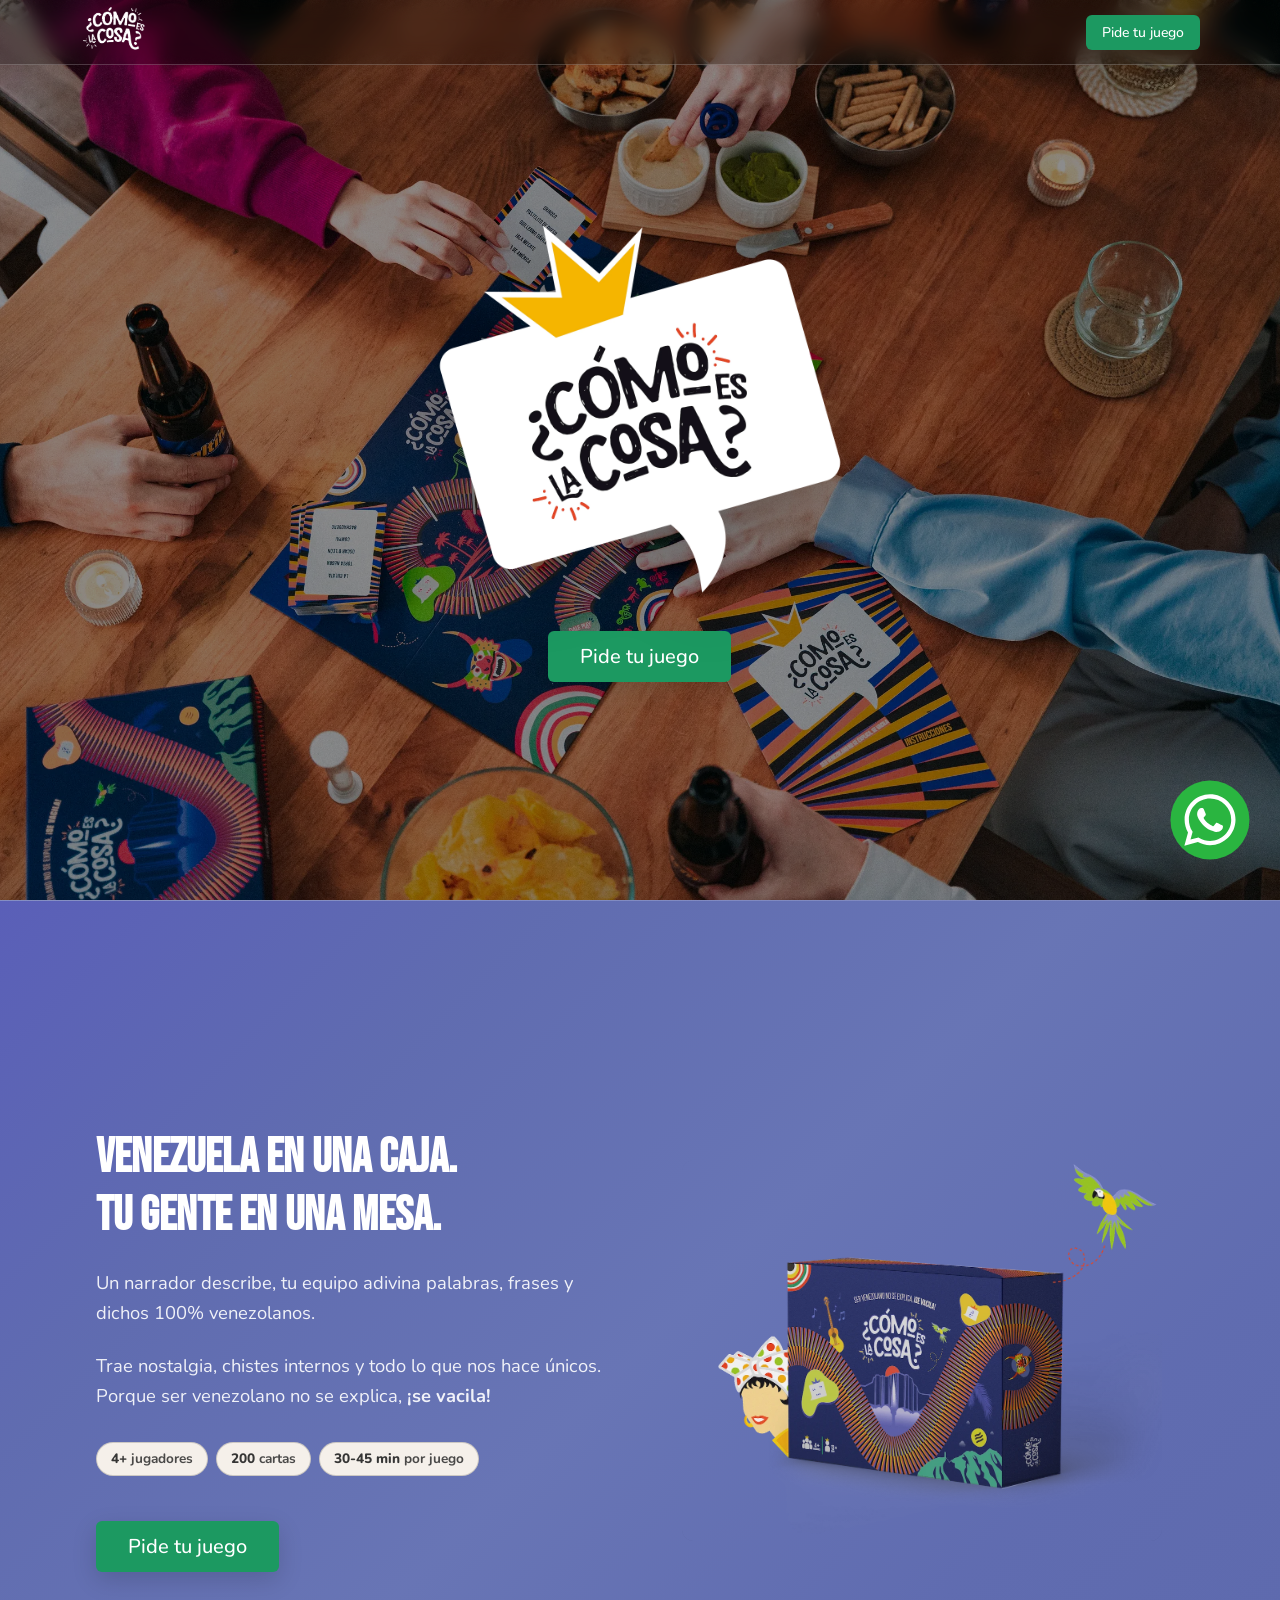
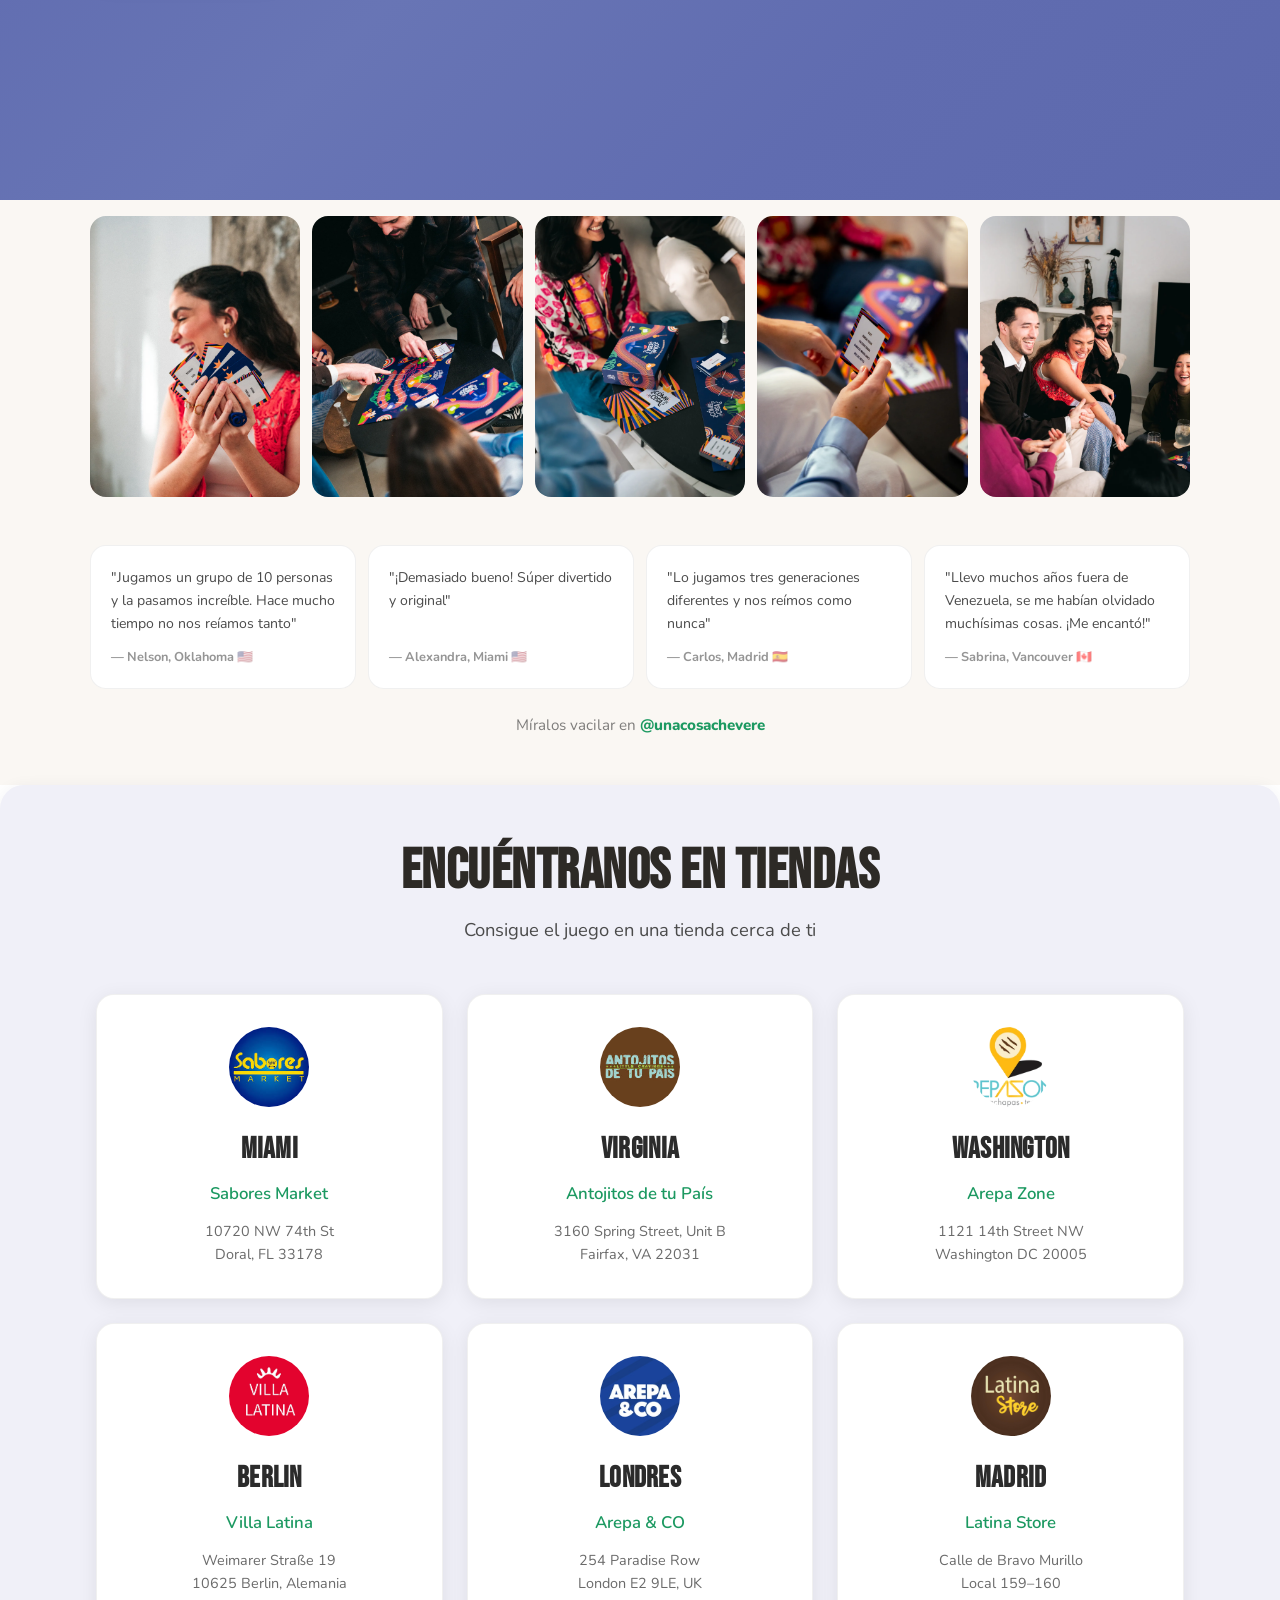
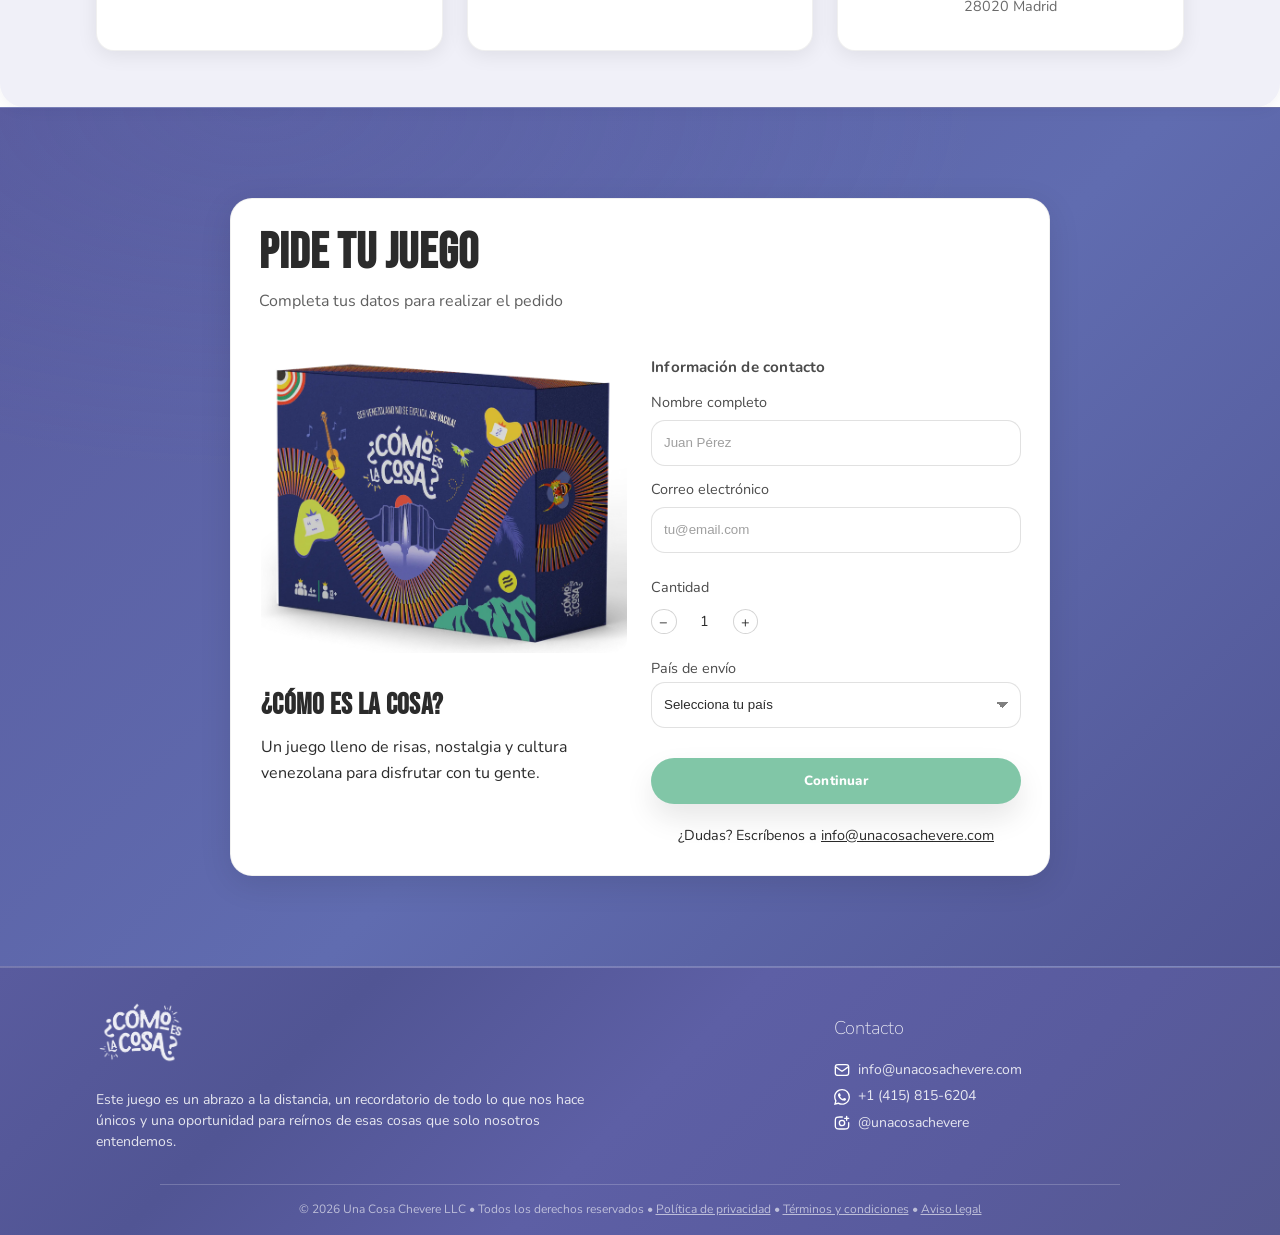
==== index.html @ d1af4b17 "Initial commit of CELC landing page Co-Authored-By: Claude Sonnet 5 <noreply@anthropic.com>" ====
<!DOCTYPE html>
<html lang="es">
<head>
  <meta charset="UTF-8" />
  <meta name="viewport" content="width=device-width, initial-scale=1">
  <meta name="color-scheme" content="light dark">
  <meta name="google-site-verification" content="OqqPLQINSBJ-dG0bQiV3AT22gRQbWcM5LPoAaQB-kcY" />
  <meta name="description" content="El juego venezolano para reunir a tu gente y reírse como nunca. Palabras, frases y cosas que solo nosotros entendemos.">

  <!-- Open Graph -->
  <meta property="og:title" content="Venezuela en una caja. Tu gente en una mesa.">
  <meta property="og:description" content="El juego venezolano para reunir a tu gente y reírse como nunca. Palabras, frases y cosas que solo nosotros entendemos.">
  <meta property="og:image" content="https://unacosachevere.com/assets/Photoshoot16.webp">
  <meta property="og:url" content="https://unacosachevere.com">
  <meta property="og:type" content="website">
  <meta property="og:locale" content="es_ES">
  <meta property="og:site_name" content="Una Cosa Chevere">

  <!-- Twitter Card -->
  <meta name="twitter:card" content="summary_large_image">
  <meta name="twitter:title" content="Venezuela en una caja. Tu gente en una mesa.">
  <meta name="twitter:description" content="El juego venezolano para reunir a tu gente y reírse como nunca. Palabras, frases y cosas que solo nosotros entendemos.">
  <meta name="twitter:image" content="https://unacosachevere.com/assets/Photoshoot16.webp">

  <title>¿Cómo es la Cosa? | Un juego de mesa venezolano</title>
  <link rel="canonical" href="https://unacosachevere.com/">

  <!-- Schema.org -->
  <script type="application/ld+json">
  {
    "@context": "https://schema.org",
    "@type": "Product",
    "name": "¿Cómo es la Cosa?",
    "description": "El juego venezolano para reunir a tu gente y reírse como nunca. Palabras, frases y cosas que solo nosotros entendemos.",
    "image": "https://unacosachevere.com/assets/Photoshoot16.webp",
    "brand": { "@type": "Brand", "name": "Una Cosa Chevere" },
    "offers": {
      "@type": "Offer",
      "priceCurrency": "USD",
      "price": "39.99",
      "availability": "https://schema.org/InStock",
      "url": "https://unacosachevere.com"
    }
  }
  </script>
  <script type="application/ld+json">
  {
    "@context": "https://schema.org",
    "@type": "Organization",
    "name": "Una Cosa Chevere",
    "url": "https://unacosachevere.com",
    "logo": "https://unacosachevere.com/assets/celc white.webp",
    "contactPoint": {
      "@type": "ContactPoint",
      "email": "info@unacosachevere.com",
      "contactType": "customer service"
    }
  }
  </script>
  <link rel="stylesheet" href="css/style.css?v=20260712-2">
  <link rel="shortcut icon" href="assets/favicon.webp" type="image/webp">
  <link rel="icon" href="assets/favicon.webp" type="image/webp">
</head>
<body>

  <!-- Navbar-->
   <nav class="navbar">
    <div class="container navbar-container">
      <div class="logo-wrapper">
        <img src="assets/celc white.webp" alt="¿Cómo es la Cosa? - El juego venezolano" class="logo">
      </div>
      <a href="#checkout" class="btn visible">
      Pide tu juego</a>
    </div>
   </nav>

   <!-- Hero Section -->
  <section id="hero" class="hero">
    <div class="hero-content">
      <img src="assets/celc bubble.webp" alt="¿Cómo es la Cosa?" class="hero-logo">
      <a href="#checkout" class="btn visible">
      Pide tu juego</a>
    </div>
  </section>

<!-- About / Product Section -->
  <section id="about" class="about">
    <div class="about-inner container">
      <!-- Text Column -->
      <div class="about-text animate-slide-up">
        <h2 class="about-heading">
          <span class="nowrap">Venezuela en una caja.</span><br>
          Tu gente en una mesa.
        </h2>
        <p class="about-copy">Un narrador describe, tu equipo adivina palabras, frases y dichos 100% venezolanos.</p>
        <p class="about-copy">Trae nostalgia, chistes internos y todo lo que nos hace únicos. Porque ser venezolano no se explica, <strong>¡se vacila!</strong></p>
        <div class="about-badges">
          <span class="about-badge"><strong class="badge-value">4+</strong> jugadores</span>
          <span class="about-badge"><strong class="badge-value">200</strong> cartas</span>
          <span class="about-badge"><strong class="badge-value">30-45 min</strong> por juego</span>
        </div>
        <div class="about-cta">
          <a href="#checkout" class="btn visible">Pide tu juego</a>
        </div>
      </div>
      <!-- Image Column -->
      <div class="about-image animate-scale-in">
        <img src="assets/celc hero.webp" alt="Caja del juego ¿Cómo es la Cosa?" class="about-img-main">
      </div>
    </div>
  </section>

<!-- Gallery Section -->
<section class="gallery-section">
  <div class="gallery-grid">
    <img src="assets/Photoshoot6.webp" alt="Amigos jugando ¿Cómo es la Cosa? en casa" loading="lazy">
    <img src="assets/Photoshoot8.webp" alt="Manos sosteniendo cartas del juego venezolano" loading="lazy">
    <img src="assets/Photoshoot12.webp" alt="Amigos brindando mientras juegan ¿Cómo es la Cosa?" loading="lazy" class="gallery-hide-mobile">
    <img src="assets/Photoshoot11.webp" alt="Jugador leyendo una carta de ¿Cómo es la Cosa?" loading="lazy">
    <img src="assets/Photoshoot10.webp" alt="Grupo de venezolanos riendo jugando ¿Cómo es la Cosa?" loading="lazy">
  </div>
</section>

<!-- Reviews Section -->
<section class="reviews-section">
  <div class="reviews-grid">
    <div class="review-card">
      <p class="review-quote">"Jugamos un grupo de 10 personas y la pasamos increíble. Hace mucho tiempo no nos reíamos tanto"</p>
      <span class="review-author">— Nelson, Oklahoma 🇺🇸</span>
    </div>
    <div class="review-card">
      <p class="review-quote">"¡Demasiado bueno! Súper divertido y original"</p>
      <span class="review-author">— Alexandra, Miami 🇺🇸</span>
    </div>
    <div class="review-card">
      <p class="review-quote">"Lo jugamos tres generaciones diferentes y nos reímos como nunca"</p>
      <span class="review-author">— Carlos, Madrid 🇪🇸</span>
    </div>
    <div class="review-card">
      <p class="review-quote">"Llevo muchos años fuera de Venezuela, se me habían olvidado muchísimas cosas. ¡Me encantó!"</p>
      <span class="review-author">— Sabrina, Vancouver 🇨🇦</span>
    </div>
  </div>

  <div class="instagram-cta">
    <p class="instagram-text">Míralos vacilar en <a href="https://instagram.com/unacosachevere" target="_blank" rel="noopener" class="instagram-link">@unacosachevere</a></p>
  </div>
</section>

<!-- Stores Section -->
<section id="stores" class="stores-section">
  <div class="container">
    <div class="stores-header">
      <h2 class="stores-title">Encuéntranos en tiendas</h2>
      <p class="stores-description">Consigue el juego en una tienda cerca de ti</p>
    </div>

    <div class="stores-grid">
      <div class="store-card">
        <div class="store-logo-wrapper">
          <img src="assets/saboresmarket.jpg" alt="Sabores Market" class="store-logo">
        </div>
        <h3 class="store-city">Miami</h3>
        <p class="store-name">Sabores Market</p>
        <p class="store-address">10720 NW 74th St<br>Doral, FL 33178</p>
      </div>

      <div class="store-card">
        <div class="store-logo-wrapper">
          <img src="assets/adtp.jpg" alt="Antojitos de tu País" class="store-logo">
        </div>
        <h3 class="store-city">Virginia</h3>
        <p class="store-name">Antojitos de tu País</p>
        <p class="store-address">3160 Spring Street, Unit B<br>Fairfax, VA 22031</p>
      </div>

      <div class="store-card">
        <div class="store-logo-wrapper">
          <img src="assets/ArepaZone.webp" alt="Arepa Zone" class="store-logo">
        </div>
        <h3 class="store-city">Washington</h3>
        <p class="store-name">Arepa Zone</p>
        <p class="store-address">1121 14th Street NW<br>Washington DC 20005</p>
      </div>

      <div class="store-card">
        <div class="store-logo-wrapper">
          <img src="assets/vlatina.png" alt="Villa Latina" class="store-logo">
        </div>
        <h3 class="store-city">Berlin</h3>
        <p class="store-name">Villa Latina</p>
        <p class="store-address">Weimarer Straße 19<br>10625 Berlin, Alemania</p>
      </div>

      <div class="store-card">
        <div class="store-logo-wrapper">
          <img src="assets/arepaco.jpg" alt="Arepa & CO" class="store-logo">
        </div>
        <h3 class="store-city">Londres</h3>
        <p class="store-name">Arepa & CO</p>
        <p class="store-address">254 Paradise Row<br>London E2 9LE, UK</p>
      </div>

      <div class="store-card">
        <div class="store-logo-wrapper">
          <img src="assets/latinastore.jpg" alt="Latina Store" class="store-logo">
        </div>
        <h3 class="store-city">Madrid</h3>
        <p class="store-name">Latina Store</p>
        <p class="store-address">Calle de Bravo Murillo<br>Local 159–160<br>28020 Madrid</p>
      </div>
    </div>
  </div>
</section>

<!-- Checkout / Order Section (TWO-STEP FLOW) -->
<section id="checkout" class="checkout-section">
  <div class="container">
    <div class="checkout-card">
      <div class="checkout-header">
        <h2 class="checkout-title">Pide tu juego</h2>
        <p class="checkout-description" id="checkoutDescription">Completa tus datos para realizar el pedido</p>
      </div>

      <div class="checkout-content">
        <div id="successAlert" class="success-alert" style="display:none;">
          <strong>¡Pedido confirmado!</strong> Revisa tu correo electrónico para más detalles.
        </div>

        <!-- Step 1: Product display with contact form -->
        <div id="step1" class="checkout-step">
          <div class="checkout-grid">
            <!-- LEFT: Product + Summary -->
            <div class="product-summary">
              <div class="product-card">
                <div class="product-image-wrapper">
                  <img
                    src="assets/Box Zoomed in.webp"
                    alt="¿Cómo es la Cosa? - Juego"
                    class="product-image"
                  />
                </div>
                <div class="product-info">
                  <h3 class="product-title">¿Cómo es la Cosa?</h3>
                  <p class="product-description">
                    Un juego lleno de risas, nostalgia y cultura venezolana para disfrutar con tu gente.
                  </p>
                </div>
              </div>
            </div>

            <!-- RIGHT: Contact Form -->
            <form id="contactForm" class="checkout-form">
              <div class="form-section">
                <h3 class="form-section-title">Información de contacto</h3>

                <div class="form-field">
                  <label for="name" class="form-label">Nombre completo</label>
                  <input id="name" name="name" type="text" required placeholder="Juan Pérez" class="form-input" />
                </div>

                <div class="form-field">
                  <label for="email" class="form-label">Correo electrónico</label>
                  <input id="email" name="email" type="email" required placeholder="tu@email.com" class="form-input" />
                </div>

                <div class="form-field" id="phoneField" style="display:none;">
                  <label for="phone" class="form-label">Teléfono <span style="font-weight:400; color:rgba(43,43,43,0.5);">(para coordinar entrega)</span></label>
                  <input id="phone" name="phone" type="tel" placeholder="+1 000 000 0000" class="form-input" />
                </div>
              </div>

              <div class="form-section">
                <label class="form-label">Cantidad</label>
                <div class="quantity-stepper">
                  <button type="button" id="qtyMinus" class="qty-btn">−</button>
                  <span id="qtyDisplay">1</span>
                  <button type="button" id="qtyPlus" class="qty-btn">+</button>
                </div>
              </div>

              <div class="form-section">
                <label class="form-label">País de envío</label>
                <select id="country" name="country" required class="form-input form-select">
                  <option value="">Selecciona tu país</option>
                  <option value="US">Estados Unidos</option>
                  <option value="CA">Canadá</option>
                  <option value="MX">México</option>
                  <option value="VE">Venezuela</option>
                  <option value="ES">España</option>
                  <option value="DE">Alemania</option>
                  <option value="UK">Reino Unido</option>
                  <option value="OTHER">Otro país</option>
                </select>
                <input id="otherCountry" name="otherCountry" type="text" class="form-input" placeholder="Escribe tu país" style="display:none; margin-top: 8px;" autocomplete="country-name" />
              </div>

              <div class="step1-subtotal" id="step1Subtotal" style="display:none;">
                <div class="step1-subtotal-row">
                  <span id="step1SubtotalLabel"></span>
                  <span id="step1SubtotalTotal"></span>
                </div>
                <p class="step1-shipping-note">Elige envío o retiro en el siguiente paso</p>
              </div>

              <button id="continueBtn" type="submit" class="submit-button" disabled>
                Continuar
              </button>

              <p class="checkout-small">
                ¿Dudas? Escríbenos a <a href="mailto:info@unacosachevere.com">info@unacosachevere.com</a>
              </p>
            </form>
          </div>
        </div>

        <!-- Step 2: Pricing breakdown with user info review -->
        <div id="step2" class="checkout-step" style="display:none;">
          <div class="checkout-grid">
            <!-- LEFT: Product (same as step 1) -->
            <div class="product-summary">
              <div class="product-card">
                <div class="product-image-wrapper">
                  <img
                    src="assets/Box Zoomed in.webp"
                    alt="¿Cómo es la Cosa? - Juego"
                    class="product-image"
                  />
                </div>
                <div class="product-info">
                  <h3 class="product-title">¿Cómo es la Cosa?</h3>
                  <p class="product-description">
                    Un juego lleno de risas, nostalgia y cultura venezolana para disfrutar con tu gente.
                  </p>
                </div>
              </div>
            </div>

            <!-- RIGHT: Pricing + User Info + Action -->
            <div class="checkout-form">
              <!-- User Info Display -->
              <div class="form-section" style="margin-top: 0;">
                <div class="info-card">
                  <div class="info-card-header">
                    <h4 class="info-card-title">Tus datos</h4>
                    <button type="button" id="editBtn" class="info-edit-btn">Editar</button>
                  </div>
                  <div>
                    <div class="info-row"><span class="info-label">Nombre</span><span class="info-value" id="displayName"></span></div>
                    <div class="info-row"><span class="info-label">Email</span><span class="info-value" id="displayEmail"></span></div>
                    <div class="info-row"><span class="info-label">País</span><span class="info-value" id="displayCountry"></span></div>
                    <div class="info-row"><span class="info-label">Cantidad</span><span class="info-value" id="displayQuantity"></span></div>
                  </div>
                </div>
              </div>

              <!-- Venezuela Delivery Options -->
              <div id="veShippingOptions" class="form-section" style="display:none;">
                <p style="margin:0 0 10px; font-weight:600; font-size:0.9rem; color:rgba(43,43,43,0.88);">Opción de entrega:</p>
                <label style="display:flex; align-items:center; gap:10px; margin-bottom:10px; cursor:pointer; font-size:0.95rem;">
                  <input type="radio" name="veShipping" value="delivery" checked>
                  <span>🛵 Envío a domicilio (Caracas)</span>
                </label>
                <label style="display:flex; align-items:center; gap:10px; cursor:pointer; font-size:0.95rem;">
                  <input type="radio" name="veShipping" value="nacional">
                  <span>🚚 Envío nacional con cobro a destino</span>
                </label>
              </div>

              <!-- Germany Delivery Options -->
              <div id="deShippingOptions" class="form-section" style="display:none;">
                <p style="margin:0 0 10px; font-weight:600; font-size:0.9rem; color:rgba(43,43,43,0.88);">Opción de entrega:</p>
                <label style="display:flex; align-items:center; gap:10px; margin-bottom:10px; cursor:pointer; font-size:0.95rem;">
                  <input type="radio" name="deShipping" value="pickup" checked>
                  <span>📍 Recogida en Berlín</span>
                </label>
                <label style="display:flex; align-items:center; gap:10px; cursor:pointer; font-size:0.95rem;">
                  <input type="radio" name="deShipping" value="delivery">
                  <span>🚚 Envío a domicilio</span>
                </label>
              </div>

              <!-- Spain Delivery Options -->
              <div id="esShippingOptions" class="form-section" style="display:none;">
                <p style="margin:0 0 10px; font-weight:600; font-size:0.9rem; color:rgba(43,43,43,0.88);">Opción de entrega:</p>
                <label style="display:flex; align-items:center; gap:10px; margin-bottom:10px; cursor:pointer; font-size:0.95rem;">
                  <input type="radio" name="esShipping" value="pickup" checked>
                  <span>📍 Recogida en Madrid</span>
                </label>
                <label style="display:flex; align-items:center; gap:10px; cursor:pointer; font-size:0.95rem;">
                  <input type="radio" name="esShipping" value="delivery">
                  <span>🚚 Envío a domicilio</span>
                </label>
              </div>

              <!-- Direct vs Amazon purchase choice (US, Canada, Mexico) -->
              <div id="amazonChoiceOptions" class="form-section" style="display:none;">
                <p style="margin:0 0 10px; font-weight:600; font-size:0.9rem; color:rgba(43,43,43,0.88);">Opción de compra:</p>
                <label style="display:flex; align-items:center; gap:10px; margin-bottom:10px; cursor:pointer; font-size:0.95rem;">
                  <input type="radio" name="purchaseMethod" value="direct" checked>
                  <span>🚚 Envío directo</span>
                </label>
                <label style="display:flex; align-items:center; gap:10px; cursor:pointer; font-size:0.95rem;">
                  <input type="radio" name="purchaseMethod" value="amazon">
                  <span>📦 Comprar en Amazon</span>
                </label>
              </div>

              <!-- Other Country Banner -->
              <div id="otherCountryBanner" style="display:none;" class="form-section">
                <div class="other-banner">
                  <p class="other-banner-title">📍 Todavía no llegamos a <span id="otherCountryName"></span></p>
                  <p class="other-banner-msg">¡Estamos trabajando para abrir distribución local en más países!</p>
                </div>
              </div>

              <!-- Amazon-only countries -->
              <div id="amazonOnlyBanner" style="display:none;" class="form-section">
                <div class="other-banner">
                  <p class="other-banner-title">📦 Disponible en Amazon</p>
                  <p class="other-banner-msg" id="amazonOnlyMsg"></p>
                </div>
              </div>

              <!-- Pricing Breakdown -->
              <div class="form-section" id="priceBreakdownSection">
                <div class="price-breakdown" id="priceBreakdown">
                  <h4 class="price-breakdown-title">Resumen del pedido</h4>

                  <div class="price-row">
                    <div class="price-label">
                      <span class="price-icon" aria-hidden="true">📦</span>
                      <span id="priceProductLabel">Precio del juego</span>
                    </div>
                    <span class="price-value" id="priceProduct">$0.00</span>
                  </div>

                  <div class="price-row" id="usShippingRow" style="display:none;">
                    <div class="price-label">
                      <span class="price-icon" id="shippingIcon" aria-hidden="true">🚚</span>
                      <span id="shippingLabel">Envío</span>
                    </div>
                    <span class="price-value" id="priceShipping">$0.00</span>
                  </div>

                  <div class="shipping-info" id="intlShippingNote" style="display:none;">
                    <span class="price-icon" aria-hidden="true">🚚</span>
                    <span class="shipping-note">El costo de envío internacional se calculará en el siguiente paso</span>
                  </div>

                  <!-- Store info for UK / DE, shown right before the total -->
                  <div id="storePickupCard" style="display:none; padding:10px 0 2px;">
                    <p style="margin:0 0 6px; font-weight:600; color:rgba(43,43,43,0.86);">📍 Disponible en tienda:</p>
                    <p id="storePickupName" style="margin:0 0 2px; font-weight:700; color:rgba(43,43,43,0.88); padding-left:22px;"></p>
                    <p id="storePickupAddress" style="margin:0; color:rgba(43,43,43,0.65); font-size:0.88rem; line-height:1.5; padding-left:22px;"></p>
                  </div>

                  <div class="price-divider"></div>

                  <div class="price-row price-total">
                    <span class="price-label-total" id="totalLabel">Total</span>
                    <span class="price-value-total" id="priceTotal">$0.00</span>
                  </div>

                  <p id="mxCurrencyNote" style="display:none; margin:8px 0 0; font-size:0.78rem; color:#888; text-align:right;">Precios en dólares americanos (USD)</p>
                </div>
              </div>

              <!-- Alerts -->
              <div id="intlAlert" class="info-alert" style="display:none;">
                Te enviaremos un correo con los detalles de tu pedido. Haz clic en continuar para confirmar tu orden.
              </div>

              <!-- Success Message Alert -->
              <div id="successMessage" class="success-alert" style="display:none;">
                <strong>¡Pedido confirmado!</strong> Te enviamos un correo con los detalles.
              </div>

              <!-- Action Buttons -->
              <button id="submitBtn" type="button" class="submit-button">
                Continuar con el pedido
              </button>

              <p class="checkout-small">
                ¿Dudas? Escríbenos a <a href="mailto:info@unacosachevere.com">info@unacosachevere.com</a>
              </p>
            </div>
          </div>
        </div>
      </div>
    </div>
  </div>
</section>

<!-- Footer -->
  <footer class="footer">
    <div class="footer-grid container">
      <div class="footer-left">
        <img src="assets/celc white.webp" alt="¿Cómo es la Cosa? - El juego venezolano" class="footer-logo">
        <p class="footer-copy">
          Este juego es un abrazo a la distancia, un recordatorio de todo lo que nos hace únicos y una oportunidad para reírnos de esas cosas que solo nosotros entendemos.
        </p>
      </div>
      <div class="footer-right">
        <h4 class="footer-title">Contacto</h4>
        <a href="mailto:info@unacosachevere.com" class="footer-contact">
          <svg class="footer-icon email-icon" viewBox="0 0 24 24" fill="none" xmlns="http://www.w3.org/2000/svg">
            <path d="M2 7L10.1649 12.7154C10.8261 13.1783 11.1567 13.4097 11.5163 13.4993C11.8339 13.5785 12.1661 13.5785 12.4837 13.4993C12.8433 13.4097 13.1739 13.1783 13.8351 12.7154L22 7M6.8 20H17.2C18.8802 20 19.7202 20 20.362 19.673C20.9265 19.3854 21.3854 18.9265 21.673 18.362C22 17.7202 22 16.8802 22 15.2V8.8C22 7.11984 22 6.27976 21.673 5.63803C21.3854 5.07354 20.9265 4.6146 20.362 4.32698C19.7202 4 18.8802 4 17.2 4H6.8C5.11984 4 4.27976 4 3.63803 4.32698C3.07354 4.6146 2.6146 5.07354 2.32698 5.63803C2 6.27976 2 7.11984 2 8.8V15.2C2 16.8802 2 17.7202 2.32698 18.362C2.6146 18.9265 3.07354 19.3854 3.63803 19.673C4.27976 20 5.11984 20 6.8 20Z" stroke="currentColor" stroke-width="2" stroke-linecap="round" stroke-linejoin="round"/>
          </svg>
          info@unacosachevere.com
        </a>
        <a href="https://wa.me/14158156204" class="footer-contact" target="_blank" rel="noopener">
          <svg class="footer-icon" viewBox="0 0 24 24" fill="currentColor" xmlns="http://www.w3.org/2000/svg">
            <path d="M17.472 14.382c-.297-.149-1.758-.867-2.03-.967-.273-.099-.471-.148-.67.15-.197.297-.767.966-.94 1.164-.173.199-.347.223-.644.075-.297-.15-1.255-.463-2.39-1.475-.883-.788-1.48-1.761-1.653-2.059-.173-.297-.018-.458.13-.606.134-.133.298-.347.446-.52.149-.174.198-.298.298-.497.099-.198.05-.371-.025-.52-.075-.149-.669-1.612-.916-2.207-.242-.579-.487-.5-.669-.51-.173-.008-.371-.01-.57-.01-.198 0-.52.074-.792.372-.272.297-1.04 1.016-1.04 2.479 0 1.462 1.065 2.875 1.213 3.074.149.198 2.096 3.2 5.077 4.487.709.306 1.262.489 1.694.625.712.227 1.36.195 1.871.118.571-.085 1.758-.719 2.006-1.413.248-.694.248-1.289.173-1.413-.074-.124-.272-.198-.57-.347m-5.421 7.403h-.004a9.87 9.87 0 01-5.031-1.378l-.361-.214-3.741.982.998-3.648-.235-.374a9.86 9.86 0 01-1.51-5.26c.001-5.45 4.436-9.884 9.888-9.884 2.64 0 5.122 1.03 6.988 2.898a9.825 9.825 0 012.893 6.994c-.003 5.45-4.437 9.884-9.885 9.884m8.413-18.297A11.815 11.815 0 0012.05 0C5.495 0 .16 5.335.157 11.892c0 2.096.547 4.142 1.588 5.945L.057 24l6.305-1.654a11.882 11.882 0 005.683 1.448h.005c6.554 0 11.89-5.335 11.893-11.893a11.821 11.821 0 00-3.48-8.413z"/>
          </svg>
          +1 (415) 815-6204
        </a>
        <a href="https://instagram.com/unacosachevere" class="footer-contact" target="_blank" rel="noopener">
          <svg class="footer-icon insta-icon" viewBox="0 0 24 24" fill="none" xmlns="http://www.w3.org/2000/svg">
            <path d="M22 11.5V14.6C22 16.8402 22 17.9603 21.564 18.816C21.1805 19.5686 20.5686 20.1805 19.816 20.564C18.9603 21 17.8402 21 15.6 21H8.4C6.15979 21 5.03969 21 4.18404 20.564C3.43139 20.1805 2.81947 19.5686 2.43597 18.816C2 17.9603 2 16.8402 2 14.6V9.4C2 7.15979 2 6.03969 2.43597 5.18404C2.81947 4.43139 3.43139 3.81947 4.18404 3.43597C5.03969 3 6.15979 3 8.4 3H12.5M19 8V2M16 5H22M16 12C16 14.2091 14.2091 16 12 16C9.79086 16 8 14.2091 8 12C8 9.79086 9.79086 8 12 8C14.2091 8 16 9.79086 16 12Z" stroke="currentColor" stroke-width="2" stroke-linecap="round" stroke-linejoin="round"/>          </svg>
          @unacosachevere
        </a>
      </div>
    </div>
    <div class="footer-bottom">
      <p>© 2026 Una Cosa Chevere LLC • Todos los derechos reservados • <a href="privacy.html" target="_blank" rel="noopener" style="color:inherit;text-decoration:underline;">Política de privacidad</a> • <a href="terms.html" target="_blank" rel="noopener" style="color:inherit;text-decoration:underline;">Términos y condiciones</a> • <a href="legal.html" target="_blank" rel="noopener" style="color:inherit;text-decoration:underline;">Aviso legal</a></p>
    </div>
  </footer>

  <script src="js/script.js?v=20260827-1"></script>
  <a
    href="https://wa.me/14158156204?text=Hola%2C%20vengo%20de%20tu%20web%20y%20tengo%20una%20pregunta"
    class="whatsapp-float"
    target="_blank"
    rel="noopener noreferrer">
    <img src="assets/whatsapp.svg" alt="WhatsApp">
  </a>

</body>
</html>
---- css/style.css ----
@import url('https://fonts.googleapis.com/css2?family=Nunito:wght@400;700&display=swap');
@import url('https://fonts.googleapis.com/css2?family=Bebas+Neue&display=swap');

:root {
  --primary: rgb(28, 153, 97);
  --light: #ffffff;
  --dark: #2b2b2b;
}

* { margin: 0; padding: 0; box-sizing: border-box; }

body {
  font-family: 'Nunito', sans-serif;
  color: var(--dark);
  background-color: var(--light);
  line-height: 1.6;
}

.container {
  width: 90%;
  max-width: 1152px; /* matches max-w-6xl (~1152px) */
  margin: 0 auto;
  padding: 0 1rem;
}

/* Navbar */
.navbar {
  position: fixed;
  top: 0;
  left: 0;
  right: 0;
  background-color: rgba(0, 0, 0, 0.2);
  backdrop-filter: blur(10px);
  border-bottom: 1px solid rgba(255, 255, 255, 0.2);
  z-index: 50;
}

.navbar-container {
  height: 4rem; /* h-16 */
  display: flex;
  justify-content: space-between;
  align-items: center;
}

.logo {
  height: 3rem; /* h-12 */
  width: auto;
  filter: brightness(0) invert(1);
}

.navbar .btn {
  font-family: 'Nunito', sans-serif;
  font-weight: 500;
  font-size: 0.875rem; /* text-sm */
  padding: 0.5rem 1rem; /* py-2 px-4 */
  height: auto;
  box-shadow: none;
  background-color: var(--primary);
  color: var(--light);
}

.navbar .btn:hover {
  background-color: rgba(28, 153, 97, 0.9); /* bg-primary/90 */
  transform: scale(1.02);
}

.navbar .btn:focus-visible {
  box-shadow: 0 0 0 3px rgba(28, 153, 97, 0.5);
}

/* Buttons */
.btn {
  display: inline-flex;
  align-items: center;
  justify-content: center;
  gap: 0.5rem;
  white-space: nowrap;
  font-family: 'Nunito', sans-serif;
  font-weight: 500;
  font-size: 1.25rem;
  padding: 0.75rem 2rem;
  color: var(--light);
  background-color: var(--primary);
  text-decoration: none;
  border: none;
  border-radius: 0.375rem;
  box-shadow: rgba(0, 0, 0, 0.15) 0px 8px 25px;
  transition: transform 0.2s ease, filter 0.2s ease, background-color 0.2s ease;
  outline: none;
  cursor: pointer;
  line-height: normal;
}

.btn:hover {
  transform: scale(1.05);
  filter: brightness(1.1);
}

.btn:disabled {
  pointer-events: none;
  opacity: 0.5;
}

.btn:focus-visible {
  box-shadow: 0 0 0 3px rgba(28, 153, 97, 0.5);
}

/* Hero */
.hero {
  height: 100vh;
  background:
    linear-gradient(rgba(0, 0, 0, 0.45), rgba(0, 0, 0, 0.45)),
    url('../assets/Photoshoot16.webp') center/cover no-repeat;
  display: flex;
  align-items: center;
  justify-content: center;
  overflow-x: hidden;
}

.hero-content {
  display: flex;
  flex-direction: column;
  align-items: center;
  justify-content: center;
  text-align: center;
}

.hero-logo {
  height: 380px;
  margin-bottom: 2rem;
  transform: scale(0.9);
  transition: opacity 0.8s ease-out, transform 0.8s ease-out;
  filter: drop-shadow(rgba(0, 0, 0, 0.3) 0px 15px 35px);
}

.hero-logo.loaded {
  opacity: 1;
  transform: scale(1);
}

/* About Section */
.about {
  min-height: 100vh;
  background: linear-gradient(135deg, #5a5fb8 0%, #606CB0 25%, #6875b5 50%, #606cb0 75%, #5d69ad 100%);
  display: flex;
  align-items: center;
  padding: 4rem 0;
  border-top: 1px solid rgba(255,255,255,0.2);
}

.about-inner {
  display: grid;
  grid-template-columns: 1fr;
  gap: 2rem;
  width: 100%;
  margin: 0 auto;
  padding: 0 1rem;
  max-width: 1152px;
}

.about-text {
  text-align: center;
}

.about-heading {
  font-family: 'Bebas Neue', Arial, sans-serif;
  font-size: 3rem;
  color: var(--light);
  line-height: 1.2;
  margin: 0;
}

.about-copy {
  font-family: 'Nunito', sans-serif;
  font-size: 1.15rem;
  color: rgba(255,255,255,0.9);
  margin: 0;
  margin-top: 1.5rem;
  max-width: 35rem;
  margin: 1.5rem auto 0;
}

@media (min-width: 1024px) {
  .about-copy {
    max-width: none;
    margin: 1.5rem 0 0;
  }
}

@media (max-width: 640px) {
  .about-heading { font-size: 2.285rem; }
  .about-copy { font-size: 1.125rem; }
}

@media (max-width: 400px) {
  .about-heading { font-size: 2rem; }
  .about-copy { font-size: 1rem; }
  .about-text { max-width: 95%; margin: 0 auto; }

  .hero-logo {
    max-width: 90vw;
    height: auto;
    transform: scale(1);
  }
}

.about-badges {
  display: flex;
  flex-wrap: wrap;
  gap: 8px;
  margin-top: 2rem;
  justify-content: center;
}

.about-badge {
  background: #F5F0EA;
  color: rgba(43, 43, 43, 0.85);
  border: 1.5px solid rgba(43, 43, 43, 0.2);
  border-radius: 999px;
  padding: 5px 14px;
  font-size: 0.85rem;
  font-weight: 700;
  white-space: nowrap;
}

.badge-value {
  color: rgba(43, 43, 43, 0.95);
  font-weight: 800;
}

.about-cta {
  margin-top: 2.8rem;
  text-align: center;
}

.about-image {
  position: relative;
  display: flex;
  flex-direction: column;
  align-items: center;
  gap: 1rem;
}

.about-card-icons {
  display: none;
  flex-direction: row;
  gap: 0.8rem;
  flex-shrink: 0;
  justify-content: center;
}

.about-card-icons img {
  height: 1.4rem;
  width: auto;
  opacity: 0.6;
}

@media (min-width: 1024px) {
  .about-card-icons { display: flex; }
}

.about-image {
  overflow: hidden;
  border-radius: 12px;
}

.about-img-main {
  width: 100%;
  max-width: 480px;
  object-fit: contain;
  border-radius: 12px;
  display: block;
  margin: 0 auto;
  box-shadow: 0 16px 48px rgba(0, 0, 0, 0.14);
  transition: transform 0.3s ease-out;
}

.about-img-main:hover {
  transform: scale(1.05);
}

.about-img-overlay {
  position: absolute;
  width: 150px;
  bottom: -24px;
  left: -16px;
  border-radius: 10px;
  border: 4px solid #fff;
  box-shadow: 0 8px 24px rgba(0, 0, 0, 0.18);
  transform: rotate(-4deg);
  transition: transform 0.3s ease;
}

.about-img-overlay:hover {
  transform: rotate(-1deg) scale(1.05);
}

/* Desktop two-column */
@media (min-width: 1024px) {
  .about-inner {
    grid-template-columns: 1fr 1fr;
    align-items: center;
    gap: 2.5rem;
    padding: 0 2rem;
  }

  .about-text { text-align: left; }
  .about-badges { justify-content: flex-start; }
  .about-cta { text-align: left; }
  .about-image { justify-self: center; }
}

/* =========================
   Checkout Section
   ========================= */

#checkout.checkout-section {
  padding: 90px 0;
  background:
    radial-gradient(1200px 600px at 20% 0%, rgba(96,108,176,0.18), transparent 60%),
    linear-gradient(135deg, #595B9E 0%, #606CB0 55%, #515594 100%);
  border-top: 1px solid rgba(255,255,255,0.18);
  border-bottom: 1px solid rgba(255,255,255,0.18);
}

@media (max-width: 900px) {
  #checkout.checkout-section {
    padding: 60px 0;
  }
}

@media (max-width: 480px) {
  #checkout.checkout-section {
    padding: 40px 0;
  }
}

#checkout .checkout-card {
  max-width: 820px;
  margin: 0 auto;
  padding: 28px;
  background: #ffffff;
  color: #2b2b2b;
  border-radius: 22px;
  box-shadow: 0 8px 32px rgba(0,0,0,0.10);
  border: 1px solid rgba(0,0,0,0.06);
}

#checkout .checkout-title {
  font-family: 'Bebas Neue', Arial, sans-serif;
  font-size: clamp(2.2rem, 4vw, 3.1rem);
  line-height: 1.05;
  letter-spacing: 0.6px;
  margin: 0;
  color: #2b2b2b;
}

#checkout .checkout-description {
  margin-top: 10px;
  color: rgba(43,43,43,0.75);
}

#checkout .checkout-grid {
  display: grid;
  grid-template-columns: 1fr 1fr;
  gap: 22px;
  margin-top: 18px;
}

@media (max-width: 900px) {
  #checkout .checkout-card { padding: 22px; }
  #checkout .checkout-grid { grid-template-columns: 1fr; }
  #checkout .form-section:first-child { margin-top: 8px; }
}

#checkout .form-section { margin-top: 22px; }

#checkout .form-section-title {
  font-size: 0.95rem;
  font-weight: 700;
  letter-spacing: 0.2px;
  color: rgba(43,43,43,0.85);
  margin: 0 0 12px 0;
}

#checkout .form-label {
  font-size: 0.9rem;
  color: rgba(43,43,43,0.85);
}

#checkout .form-field {
  display: grid;
  gap: 6px;
  margin-bottom: 12px;
}

#checkout .form-input {
  width: 100%;
  padding: 12px 12px;
  border-radius: 14px;
  border: 1px solid rgba(43,43,43,0.14);
  background: #ffffff;
  color: #2b2b2b;
  outline: none;
  transition: border-color 0.18s ease, box-shadow 0.18s ease;
  min-height: 46px;
  line-height: 1.2;
}

#checkout .form-input::placeholder {
  color: rgba(43,43,43,0.45);
}

#checkout .form-input:focus {
  border-color: rgba(28,153,97,0.75);
  box-shadow: 0 0 0 4px rgba(28,153,97,0.22);
}

/* Select arrow (works on white bg) */
#checkout .form-select {
  appearance: none;
  padding-right: 42px;
  background-image:
    linear-gradient(45deg, transparent 50%, rgba(43,43,43,0.6) 50%),
    linear-gradient(135deg, rgba(43,43,43,0.6) 50%, transparent 50%);
  background-position:
    calc(100% - 18px) 50%,
    calc(100% - 12px) 50%;
  background-size: 6px 6px, 6px 6px;
  background-repeat: no-repeat;
}

/* (optional, safe) ensure selects stay readable if used */
#checkout select.form-select {
  background-color: #ffffff;
  color: #2b2b2b;
}

/* Scoped checkout small text */
#checkout .checkout-small {
  margin-top: 20px;
  color: #2b2b2b;
  font-size: 0.9rem;
  text-align: center;
}

#checkout .checkout-small a {
  color: #2b2b2b;
  text-decoration: underline;
}

/* Order info review card (checkout step 2) */
#checkout .info-card {
  padding: 16px;
  border-radius: 16px;
  background: rgba(0, 0, 0, 0.04);
  border: 1px solid rgba(0, 0, 0, 0.08);
}

#checkout .info-card-header {
  display: flex;
  align-items: center;
  justify-content: space-between;
  gap: 12px;
  margin-bottom: 10px;
}

#checkout .info-card-title {
  margin: 0;
  font-size: 0.95rem;
  font-weight: 700;
  color: rgba(43, 43, 43, 0.85);
}

#checkout .info-edit-btn {
  display: inline-flex;
  align-items: center;
  gap: 6px;
  flex-shrink: 0;
  background: #ffffff;
  border: 1px solid rgba(43, 43, 43, 0.14);
  border-radius: 999px;
  padding: 6px 14px;
  font-family: 'Nunito', sans-serif;
  font-size: 0.8rem;
  font-weight: 700;
  color: rgba(43, 43, 43, 0.7);
  cursor: pointer;
  transition: border-color 0.16s ease, color 0.16s ease, background 0.16s ease;
}

#checkout .info-edit-btn:hover {
  border-color: rgba(28, 153, 97, 0.5);
  color: rgb(28, 153, 97);
  background: rgba(28, 153, 97, 0.06);
}

#checkout .info-edit-btn:focus-visible {
  box-shadow: 0 0 0 3px rgba(28, 153, 97, 0.3);
  outline: none;
}

#checkout .info-row {
  display: flex;
  align-items: baseline;
  justify-content: space-between;
  gap: 12px;
  padding: 7px 0;
  font-size: 0.92rem;
}

#checkout .info-row + .info-row {
  border-top: 1px solid rgba(0, 0, 0, 0.06);
}

#checkout .info-label {
  color: rgba(43, 43, 43, 0.58);
  font-weight: 600;
}

#checkout .info-value {
  color: rgba(43, 43, 43, 0.92);
  font-weight: 700;
  text-align: right;
  word-break: break-word;
}

/* product summary */
.product-card {
  display: flex;
  flex-direction: column;
  gap: 14px;
  padding: 2px;
}

.product-image-wrapper {
  border-radius: 14px;
  overflow: hidden;
}

.product-image {
  width: 100%;
  height: auto;
  max-height: 320px;
  object-fit: contain;
  display: block;
}

@media (max-width: 480px) {
  .product-image { max-height: 240px; }
}

.product-title {
  margin-top: 16px;
  font-family: 'Bebas Neue', Arial, sans-serif;
  font-size: 1.8rem;
  letter-spacing: 0.3px;
  color: #2b2b2b;
}

.product-description {
  margin-top: 6px;
  color: #2b2b2b;
}

.other-banner {
  background: rgba(43,43,43,0.05);
  border-radius: 10px;
  padding: 14px 16px;
  margin-bottom: 14px;
}

.other-banner-title {
  font-family: 'Nunito', sans-serif;
  font-size: 0.95rem;
  font-weight: 800;
  color: #2b2b2b;
  margin: 0 0 6px;
}

.other-banner-msg {
  font-family: 'Nunito', sans-serif;
  font-size: 0.88rem;
  color: rgba(43,43,43,0.7);
  margin: 0;
  line-height: 1.5;
}


.step1-subtotal {
  border-top: 1px solid rgba(43,43,43,0.1);
  padding-top: 14px;
  margin-bottom: 16px;
}

.step1-subtotal-row {
  display: flex;
  justify-content: space-between;
  align-items: center;
  font-family: 'Nunito', sans-serif;
  font-size: 0.95rem;
  font-weight: 700;
  color: #2b2b2b;
}

.step1-shipping-note {
  margin-top: 10px;
  font-family: 'Nunito', sans-serif;
  font-size: 0.8rem;
  color: rgba(43,43,43,0.5);
}

/* pricing (on white card → use dark text) */
.price-breakdown {
  margin-top: 14px;
  padding: 16px;
  border-radius: 16px;
  background: rgba(0, 0, 0, 0.04);
  border: 1px solid rgba(0, 0, 0, 0.08);
}

.price-breakdown-title {
  margin: 0 0 12px 0;
  color: rgba(43, 43, 43, 0.92);
  font-weight: 700;
}

.price-row {
  display: flex;
  align-items: center;
  justify-content: space-between;
  padding: 10px 0;
  color: rgba(43, 43, 43, 0.88);
}

.price-label {
  display: flex;
  align-items: center;
  gap: 10px;
  color: rgba(43, 43, 43, 0.86);
}

.price-icon {
  width: 22px;
  height: 22px;
  display: inline-flex;
  align-items: center;
  justify-content: center;
  opacity: 0.85;
}

.price-divider {
  height: 1px;
  background: rgba(0, 0, 0, 0.10);
  margin: 10px 0;
}

.price-total .price-label-total,
.price-total .price-value-total {
  font-weight: 800;
  color: rgba(43, 43, 43, 0.95);
  font-size: 1.05rem;
}

.shipping-info {
  display: flex;
  gap: 10px;
  align-items: center;
  padding: 10px 0 4px;
  color: rgba(43, 43, 43, 0.82);
  font-size: 0.95rem;
}

/* Alerts */
#checkout .info-alert,
#checkout .success-alert {
  padding: 12px 14px;
  border-radius: 14px;
  margin: 12px 0;
  font-size: 0.95rem;
}

#checkout .info-alert {
  background: rgba(89, 91, 158, 0.10);
  border: 1px solid rgba(89, 91, 158, 0.25);
  color: rgba(43,43,43,0.85);
}

#checkout .success-alert {
  background: rgba(28,153,97,0.10);
  border: 1px solid rgba(28,153,97,0.25);
  color: rgba(43,43,43,0.90);
}

/* CTA button (green primary) */
.quantity-stepper {
  display: flex;
  align-items: center;
  gap: 1rem;
  margin-top: 8px;
}

.qty-btn {
  width: 1.6rem;
  height: 1.6rem;
  border-radius: 50%;
  border: 1.5px solid rgba(43,43,43,0.2);
  background: #fff;
  font-family: 'Nunito', sans-serif;
  font-size: 0.9rem;
  cursor: pointer;
  display: flex;
  align-items: center;
  justify-content: center;
  color: #2b2b2b;
  transition: background 0.15s;
}

.qty-btn:hover { background: #f5f0ea; }

#qtyDisplay {
  font-family: 'Nunito', sans-serif;
  font-size: 0.9rem;
  font-weight: 400;
  min-width: 1.5rem;
  text-align: center;
}

#checkout .submit-button {
  width: 100%;
  padding: 14px 16px;
  border-radius: 999px;
  border: none;
  background: rgb(28, 153, 97);
  color: #ffffff;
  font-family: 'Nunito', sans-serif;
  font-weight: 800;
  letter-spacing: 0.2px;
  box-shadow: 0 14px 30px rgba(0,0,0,0.18);
  cursor: pointer;
  transition: transform 0.16s ease, filter 0.16s ease;
  margin-top: 14px;
  position: static;
}

#checkout .submit-button:hover {
  transform: translateY(-1px);
  filter: brightness(1.05);
}

#checkout .submit-button:disabled {
  opacity: 0.55;
  cursor: not-allowed;
  transform: none;
  filter: none;
}

/* ensure form stacks naturally + spacing doesn't collapse */
#checkoutForm {
  display: flex;
  flex-direction: column;
}

/* Always keep a little room after the country dropdown (modern browsers) */
#checkoutForm .form-field:has(#country) {
  margin-bottom: 16px;
}

/* Fallback for browsers without :has() */
#country {
  margin-bottom: 16px;
}


/* =========================
   Stores Section
   ========================= */

.desktop-newline { display: inline; }

@media (min-width: 1024px) {
  .desktop-newline::before {
    content: '\A';
    white-space: pre;
  }
}

/* Reviews section */
.reviews-section {
  background: #FAF7F3;
  padding: 0 24px 48px;
}

.reviews-grid {
  display: grid;
  grid-template-columns: repeat(4, 1fr);
  gap: 12px;
  max-width: 1100px;
  margin: 0 auto 24px;
}

.review-card {
  background: #fff;
  border-radius: 16px;
  padding: 20px;
  display: flex;
  flex-direction: column;
  gap: 12px;
  border: 1px solid rgba(0,0,0,0.06);
}

.review-quote {
  font-family: 'Nunito', sans-serif;
  font-size: 0.88rem;
  line-height: 1.65;
  color: rgba(43,43,43,0.85);
  flex: 1;
}

.review-author {
  font-family: 'Nunito', sans-serif;
  font-size: 0.8rem;
  font-weight: 700;
  color: rgba(43,43,43,0.5);
}

.instagram-cta {
  display: flex;
  align-items: center;
  justify-content: center;
  gap: 12px;
  max-width: 1100px;
  margin: 0 auto;
}

.instagram-text {
  font-family: 'Nunito', sans-serif;
  font-size: 0.95rem;
  color: rgba(43,43,43,0.6);
  margin: 0;
}

.instagram-link {
  font-family: 'Nunito', sans-serif;
  font-size: 0.95rem;
  font-weight: 800;
  color: #1C9961;
  text-decoration: none;
}

.instagram-link:hover { text-decoration: underline; }

@media (max-width: 700px) {
  .reviews-grid {
    grid-template-columns: repeat(2, 1fr);
  }
}

/* Gallery section */
.gallery-section {
  padding: 16px 24px 48px;
  background: #FAF7F3;
}

.gallery-grid {
  display: grid;
  grid-template-columns: repeat(5, 1fr);
  gap: 12px;
  max-width: 1100px;
  margin: 0 auto;
}

.gallery-grid img {
  width: 100%;
  aspect-ratio: 3 / 4;
  object-fit: cover;
  border-radius: 16px;
  display: block;
}

@media (max-width: 700px) {
  .gallery-grid {
    grid-template-columns: repeat(2, 1fr);
  }
  .gallery-grid img.gallery-hide-mobile {
    display: none;
  }
}

/* Restore vertical spacing above and below the stores section, but keep background edge-to-edge */
.stores-section {
  background: #F0F0F8;
  border-radius: 1.5rem;
  box-shadow: 0 2px 16px 0 rgba(40, 40, 60, 0.06);
  padding: 3.5rem 0 3.5rem 0; /* Add top and bottom padding */
  margin: 0;
  width: 100vw;
  position: relative;
  left: 50%;
  right: 50%;
  margin-left: -50vw;
  margin-right: -50vw;
}

@media (min-width: 900px) {
  .stores-section {
    margin-top: 0;
  }
}

@media (max-width: 900px) {
  .stores-section {
    border-radius: 0;
    margin-left: 0;
    margin-right: 0;
    left: 0;
    right: 0;
    width: 100vw;
    margin-top: 0;
    padding: 2.5rem 0 2.5rem 0;
  }
}

.stores-header {
  text-align: center;
  margin-bottom: 50px;
}

.stores-title {
  font-family: "Bebas Neue", Arial, sans-serif;
  font-size: clamp(2.5rem, 5vw, 3.5rem);
  color: #2D2A26;
  line-height: 1.1;
  margin: 0;
  letter-spacing: 0.5px;
}

.stores-description {
  font-family: "Nunito", sans-serif;
  font-size: 1.15rem;
  color: #4B4B4B;
  margin-top: 12px;
}

.stores-grid {
  display: grid;
  grid-template-columns: repeat(auto-fit, minmax(260px, 1fr));
  gap: 24px;
  max-width: 1152px;
  margin: 0 auto;
  padding: 0 1rem;
}

.store-card {
  background: #ffffff;
  border-radius: 18px;
  padding: 32px 24px;
  text-align: center;
  box-shadow: 0 4px 20px rgba(0, 0, 0, 0.08);
  border: 1px solid rgba(0, 0, 0, 0.06);
  transition: transform 0.3s ease, box-shadow 0.3s ease;
}

.store-card:hover {
  transform: translateY(-4px);
  box-shadow: 0 14px 36px rgba(0, 0, 0, 0.22);
}

.store-logo-wrapper {
  display: flex;
  align-items: center;
  justify-content: center;
  margin-bottom: 20px;
}
.store-logo {
  width: 80px;
  height: 80px;

  border-radius: 50%;
  object-fit: cover;   /* fills the circle */
  display: block;
}
.store-city {
  font-family: "Bebas Neue", Arial, sans-serif;
  font-size: 1.8rem;
  color: var(--dark);
  margin: 0;
  letter-spacing: 0.3px;
}

.store-name {
  font-family: "Nunito", sans-serif;
  font-size: 1.05rem;
  color: var(--primary);
  font-weight: 600;
  margin-top: 8px;
}

.store-address {
  font-family: "Nunito", sans-serif;
  font-size: 0.9rem;
  color: rgba(43, 43, 43, 0.7);
  margin-top: 12px;
  line-height: 1.6;
}

@media (max-width: 768px) {
  .stores-section {
    padding: 60px 0;
  }

  .stores-header {
    margin-bottom: 36px;
  }

  .stores-grid {
    grid-template-columns: repeat(auto-fit, minmax(220px, 1fr));
    gap: 20px;
  }

  .store-card {
    padding: 28px 20px;
  }

  .store-logo {
    width: 70px;
    height: 70px;
  }
}

@media (max-width: 480px) {
  .stores-section {
    padding: 50px 0;
  }

  .stores-grid {
    grid-template-columns: 1fr;
    gap: 16px;
  }

  .store-card {
    padding: 24px 18px;
  }

  .store-logo {
    width: 64px;
    height: 64px;
  }

  .store-city {
    font-size: 1.5rem;
  }

  .store-name {
    font-size: 1rem;
  }

  .store-address {
    font-size: 0.85rem;
  }
}

/* =========================
   Footer
   ========================= */

.footer {
  background: linear-gradient(135deg,#595B9E 0%, #515594 25%, #5d5fa5 50%, #595b9e 75%, #555890 100%);
  color: var(--light);
  border-top: 1px solid rgba(255,255,255,0.2);
}

.footer-grid {
  display: grid;
  grid-template-columns: 1fr;
  gap: 2rem;
  max-width: 1152px;
  margin: 0 auto;
  padding: 2rem 1rem;
}

@media (min-width: 1024px) {
  .footer-grid { grid-template-columns: repeat(6,1fr); gap: 4rem; padding: 2rem 2rem; }
  .footer-left { grid-column: span 3; text-align: left; }
  .footer-right { grid-column: span 3; text-align: left; justify-self: center; align-self: center; }
}

.footer-logo { height: 4rem; filter: brightness(0) invert(1); opacity: 0.9; margin-bottom: 1rem; }

.footer-copy { font-size: 0.875rem; color: rgba(255,255,255,0.85); line-height: 1.5; }

.footer-title {
  font-family: 'Nunito', sans-serif;
  font-size: 1.15rem;
  font-weight: 200;
  margin-bottom: 1rem;
  color: rgba(255,255,255,0.85);
}

.footer-contact {
  display: flex;
  align-items: center;
  font-size: 0.875rem;
  color: rgba(255,255,255,0.85);
  margin-bottom: 0.25rem;
  text-decoration: none;
}

.footer-contact .footer-icon {
  width: 1rem;
  height: 1rem;
  margin-right: 0.5rem;
  color: var(--light);
}

.footer-icons { margin-top: 1.85rem; }

.footer-icons img {
  height: 1.5rem;
  margin-right: 1rem;
  opacity: 0.8;
}

.footer-bottom {
  text-align: center;
  padding: 1rem 0;
  position: relative;
}

.footer-bottom::before {
  content: "";
  position: absolute;
  top: 0;
  left: 50%;
  transform: translateX(-50%);
  width: 75%;
  border-top: 1px solid rgba(255,255,255,0.2);
}

.footer-bottom p {
  font-size: 0.75rem;
  color: rgba(255,255,255,0.6);
  font-family: 'Nunito', sans-serif;
}

/* Floating WhatsApp SVG */
.whatsapp-float {
  position: fixed;
  bottom: 40px;
  right: 30px;
  width: 80px;
  height: 80px;
  display: flex;
  align-items: center;
  justify-content: center;
  text-decoration: none;
  z-index: 9999;
  transition: transform 0.2s ease;
}

.whatsapp-float img,
.whatsapp-float svg {
  width: 100%;
  height: 100%;
  object-fit: contain;
  display: block;
}

.whatsapp-float:hover { transform: scale(1.12); }

/* ---------- Responsive tweaks ---------- */
@media (max-width: 768px) {
  .navbar-container { padding: 0 0.75rem; }

  .navbar .btn {
    font-size: 0.8rem;
    padding: 0.4rem 0.75rem;
    box-shadow: 0 10px 24px rgba(0,0,0,0.35);
  }

  .btn { font-size: 1.1rem; padding: 0.7rem 1.6rem; }

  .hero-logo { height: 300px; transform: scale(1); }

  .about { padding: 3.5rem 0; }
}

@media (max-width: 480px) {
  .navbar-container { height: 3.5rem; }
  .logo { height: 2.25rem; }

  .btn { font-size: 1.05rem; padding: 0.6rem 1.4rem; }

  .hero {
    height: auto;
    min-height: 100vh;
    padding-top: 4rem; /* offset fixed navbar */
  }

  .hero-logo { height: 220px; margin-bottom: 1.5rem; }

  .about { padding: 3rem 0; }

  .footer-grid { gap: 1.5rem; padding: 1.5rem 1rem; }

  .whatsapp-float {
    width: 64px;
    height: 64px;
    bottom: 20px;
    right: 16px;
  }
}

@media (max-width: 360px) {
  .btn { font-size: 0.95rem; padding: 0.55rem 1.2rem; }
  .hero-logo { height: 200px; }

  .whatsapp-float {
    width: 56px;
    height: 56px;
    bottom: 16px;
    right: 12px;
  }
}

/* Shipping option radio buttons (Spain, Germany, Venezuela & US purchase method) */
#esShippingOptions input[type="radio"],
#veShippingOptions input[type="radio"],
#deShippingOptions input[type="radio"],
#amazonChoiceOptions input[type="radio"] {
  appearance: none;
  -webkit-appearance: none;
  width: 18px;
  height: 18px;
  border-radius: 50%;
  border: 2px solid rgba(43, 43, 43, 0.35);
  background: #fff;
  flex-shrink: 0;
  cursor: pointer;
  transition: border-color 0.15s, background 0.15s;
}

#esShippingOptions input[type="radio"]:checked,
#veShippingOptions input[type="radio"]:checked,
#deShippingOptions input[type="radio"]:checked,
#amazonChoiceOptions input[type="radio"]:checked {
  border-color: #1c9961;
  background: radial-gradient(circle, #1c9961 45%, #fff 46%);
}
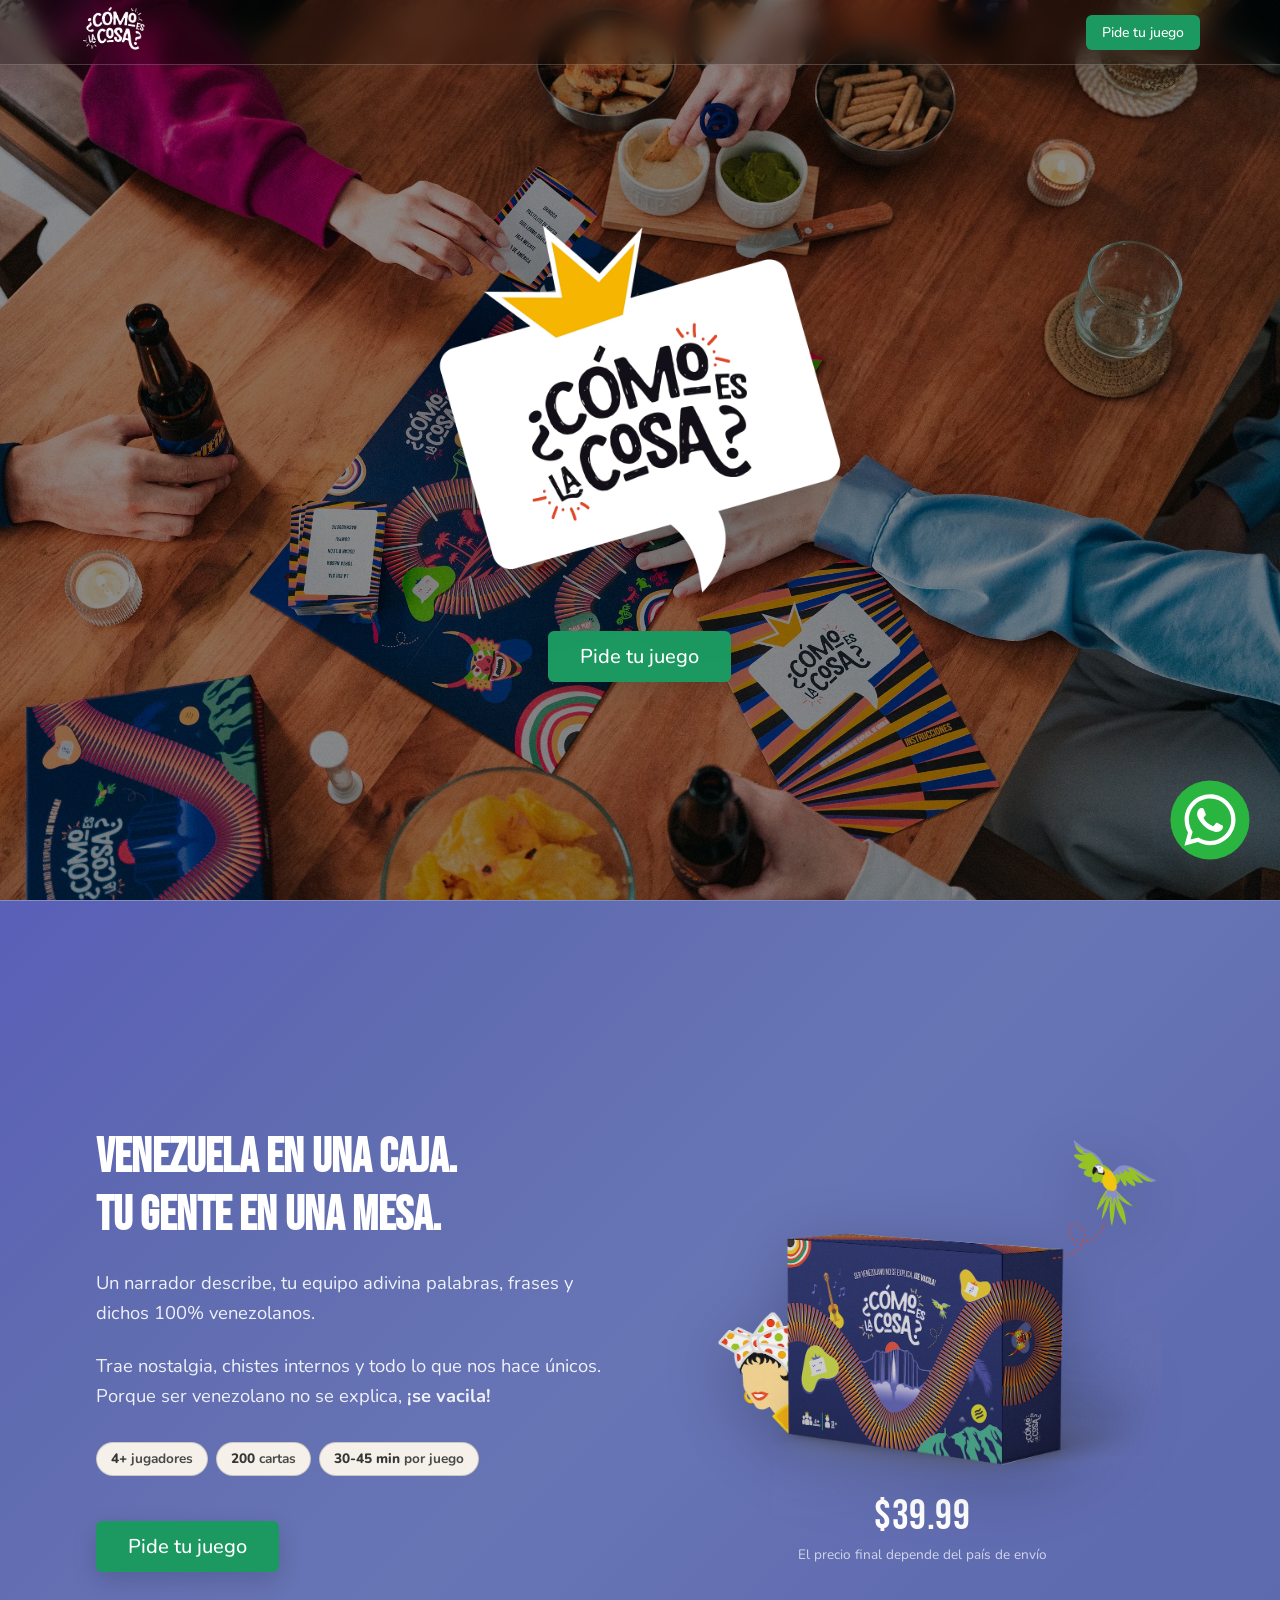
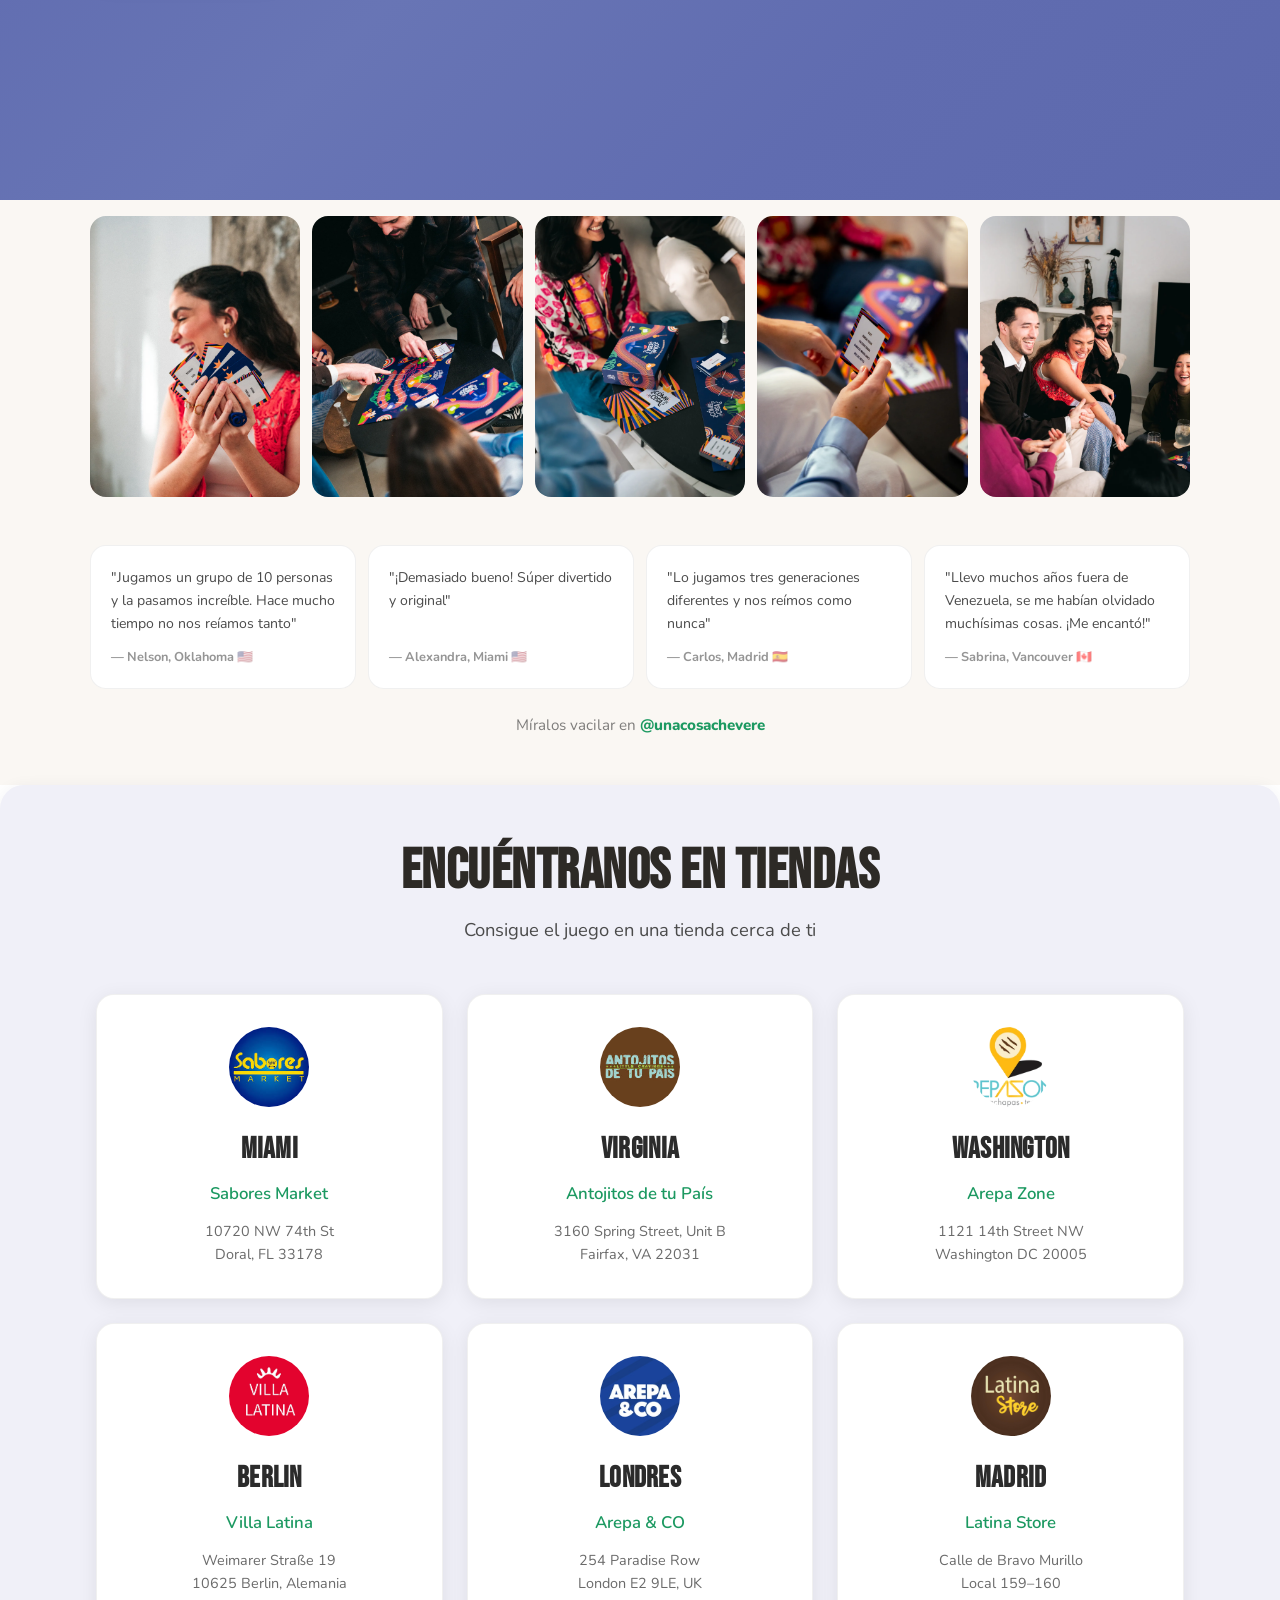
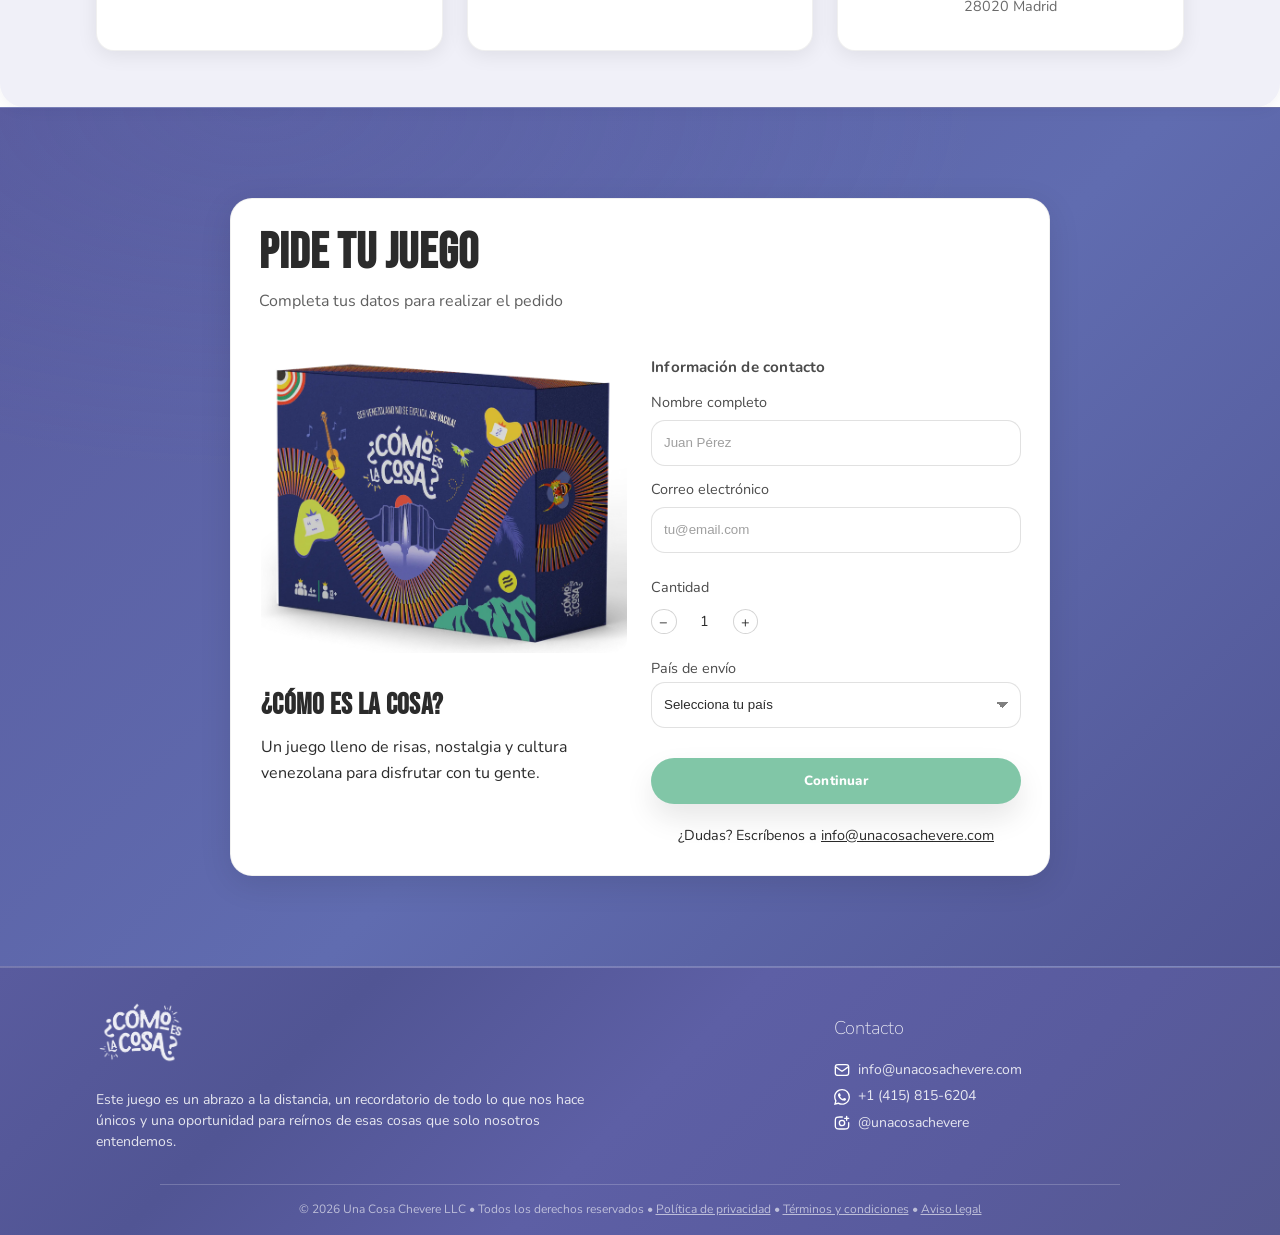
==== commit ff5391d5: "Add price to About section and fix product image shadow Show $39.99 under the box in Bebas Neue, wit" ====
--- a/index.html
+++ b/index.html
@@ -57,7 +57,7 @@
     }
   }
   </script>
-  <link rel="stylesheet" href="css/style.css?v=20260712-2">
+  <link rel="stylesheet" href="css/style.css?v=20260829-1">
   <link rel="shortcut icon" href="assets/favicon.webp" type="image/webp">
   <link rel="icon" href="assets/favicon.webp" type="image/webp">
 </head>
@@ -106,6 +106,10 @@
       <!-- Image Column -->
       <div class="about-image animate-scale-in">
         <img src="assets/celc hero.webp" alt="Caja del juego ¿Cómo es la Cosa?" class="about-img-main">
+        <div class="about-price">
+          <span class="about-price-value">$39.99</span>
+          <p class="about-price-note">El precio final depende del país de envío</p>
+        </div>
       </div>
     </div>
   </section>
--- a/css/style.css
+++ b/css/style.css
@@ -238,7 +238,7 @@
   display: flex;
   flex-direction: column;
   align-items: center;
-  gap: 1rem;
+  width: 100%;
 }
 
 .about-card-icons {
@@ -259,24 +259,40 @@
   .about-card-icons { display: flex; }
 }
 
-.about-image {
-  overflow: hidden;
-  border-radius: 12px;
-}
-
 .about-img-main {
   width: 100%;
   max-width: 480px;
   object-fit: contain;
-  border-radius: 12px;
   display: block;
-  margin: 0 auto;
-  box-shadow: 0 16px 48px rgba(0, 0, 0, 0.14);
+  filter: drop-shadow(0 16px 32px rgba(0, 0, 0, 0.22));
   transition: transform 0.3s ease-out;
 }
 
 .about-img-main:hover {
   transform: scale(1.05);
+}
+
+/* Price block: sits under the box as one unit */
+.about-price {
+  text-align: center;
+  /* the asset carries transparent padding below the box; close the visual gap */
+  margin-top: -4%;
+}
+
+.about-price-value {
+  display: block;
+  font-family: 'Bebas Neue', Arial, sans-serif;
+  font-size: 2.6rem;
+  line-height: 1;
+  letter-spacing: 0.5px;
+  color: var(--light);
+}
+
+.about-price-note {
+  margin: 0.4rem 0 0;
+  font-family: 'Nunito', sans-serif;
+  font-size: 0.85rem;
+  color: rgba(255, 255, 255, 0.72);
 }
 
 .about-img-overlay {
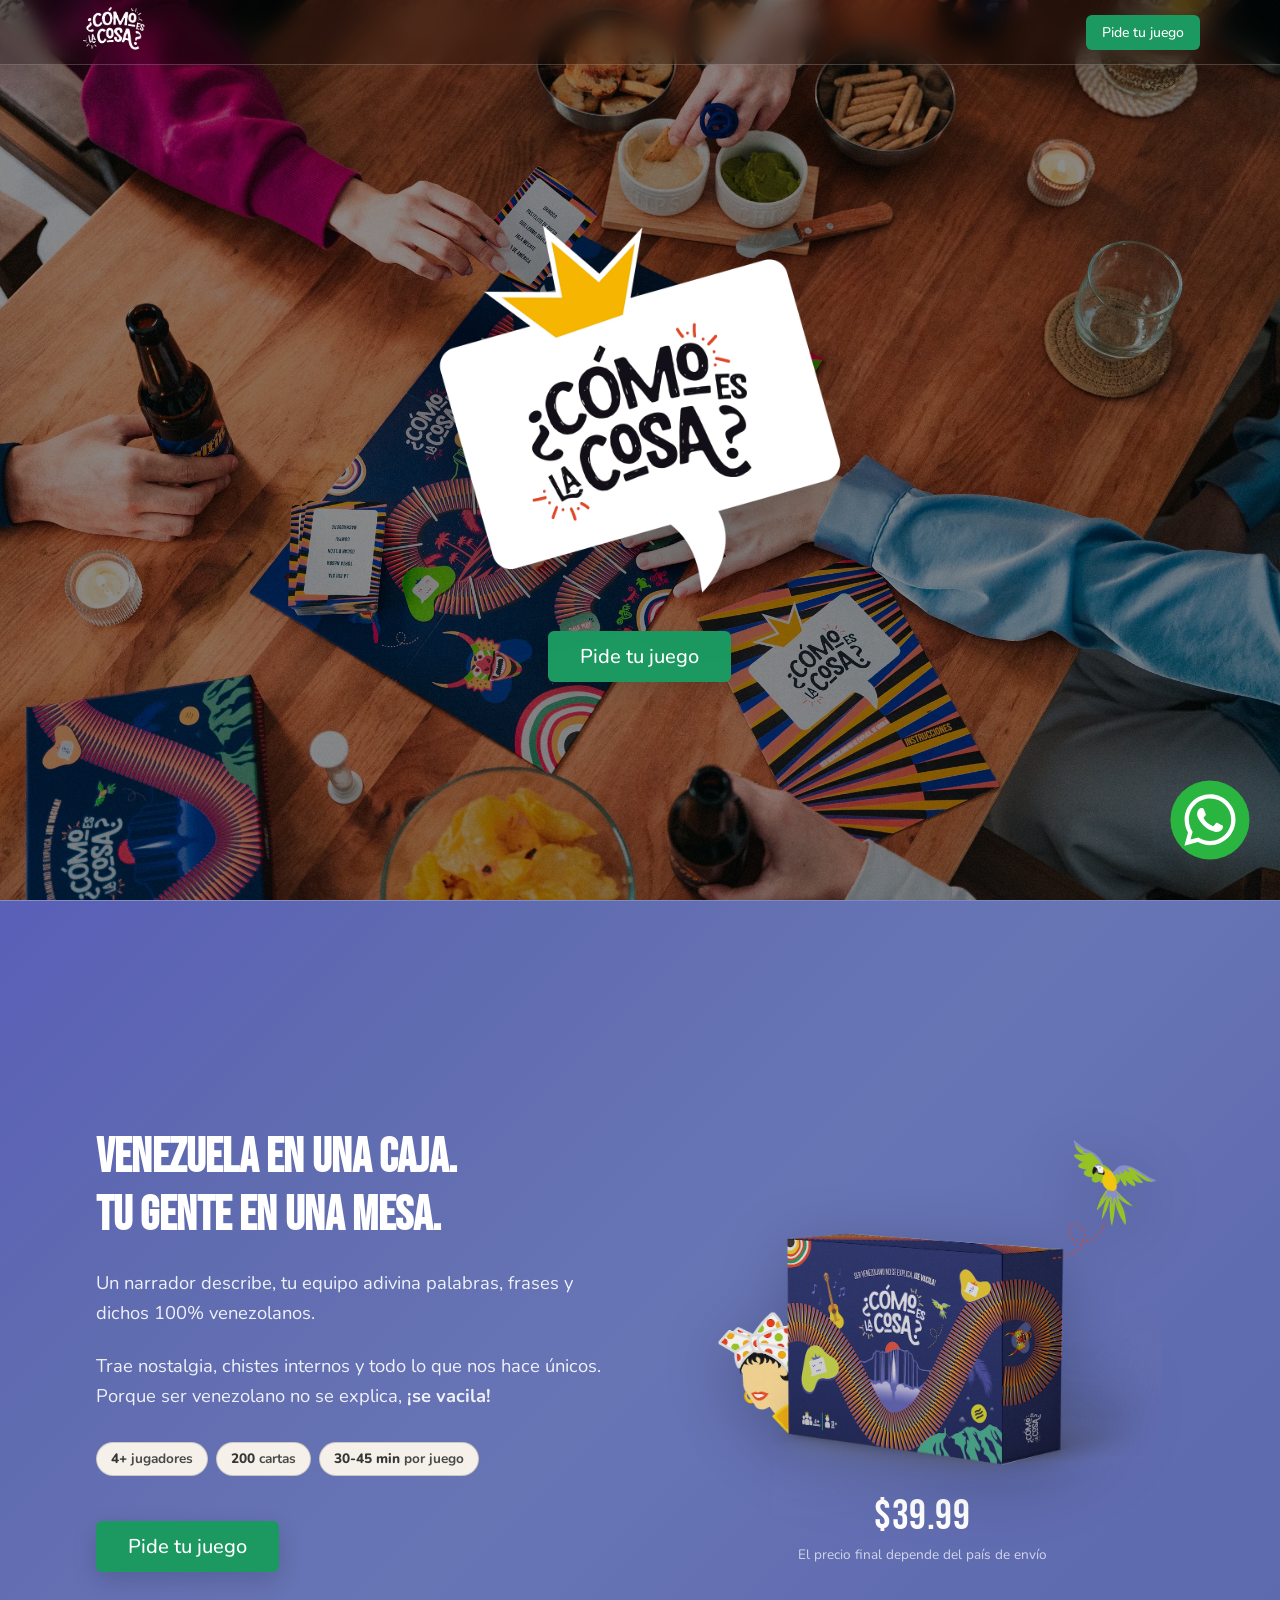
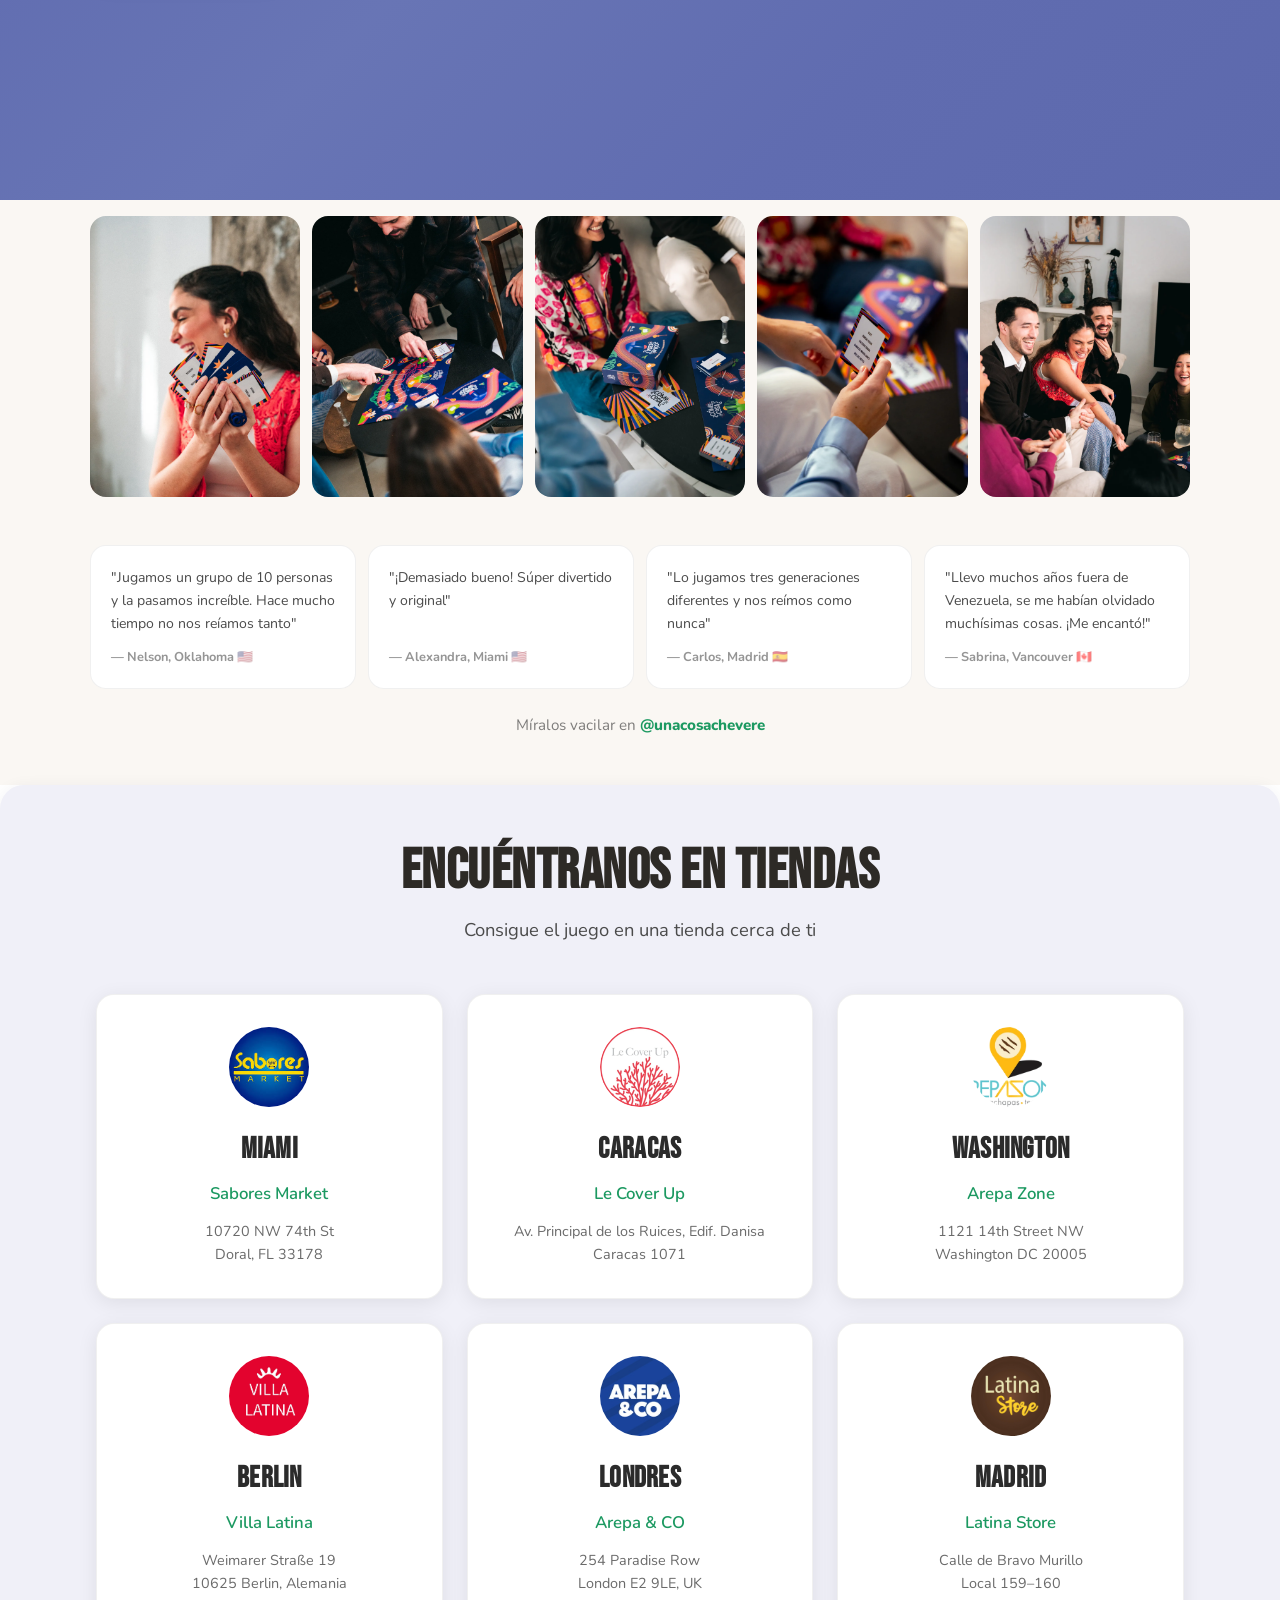
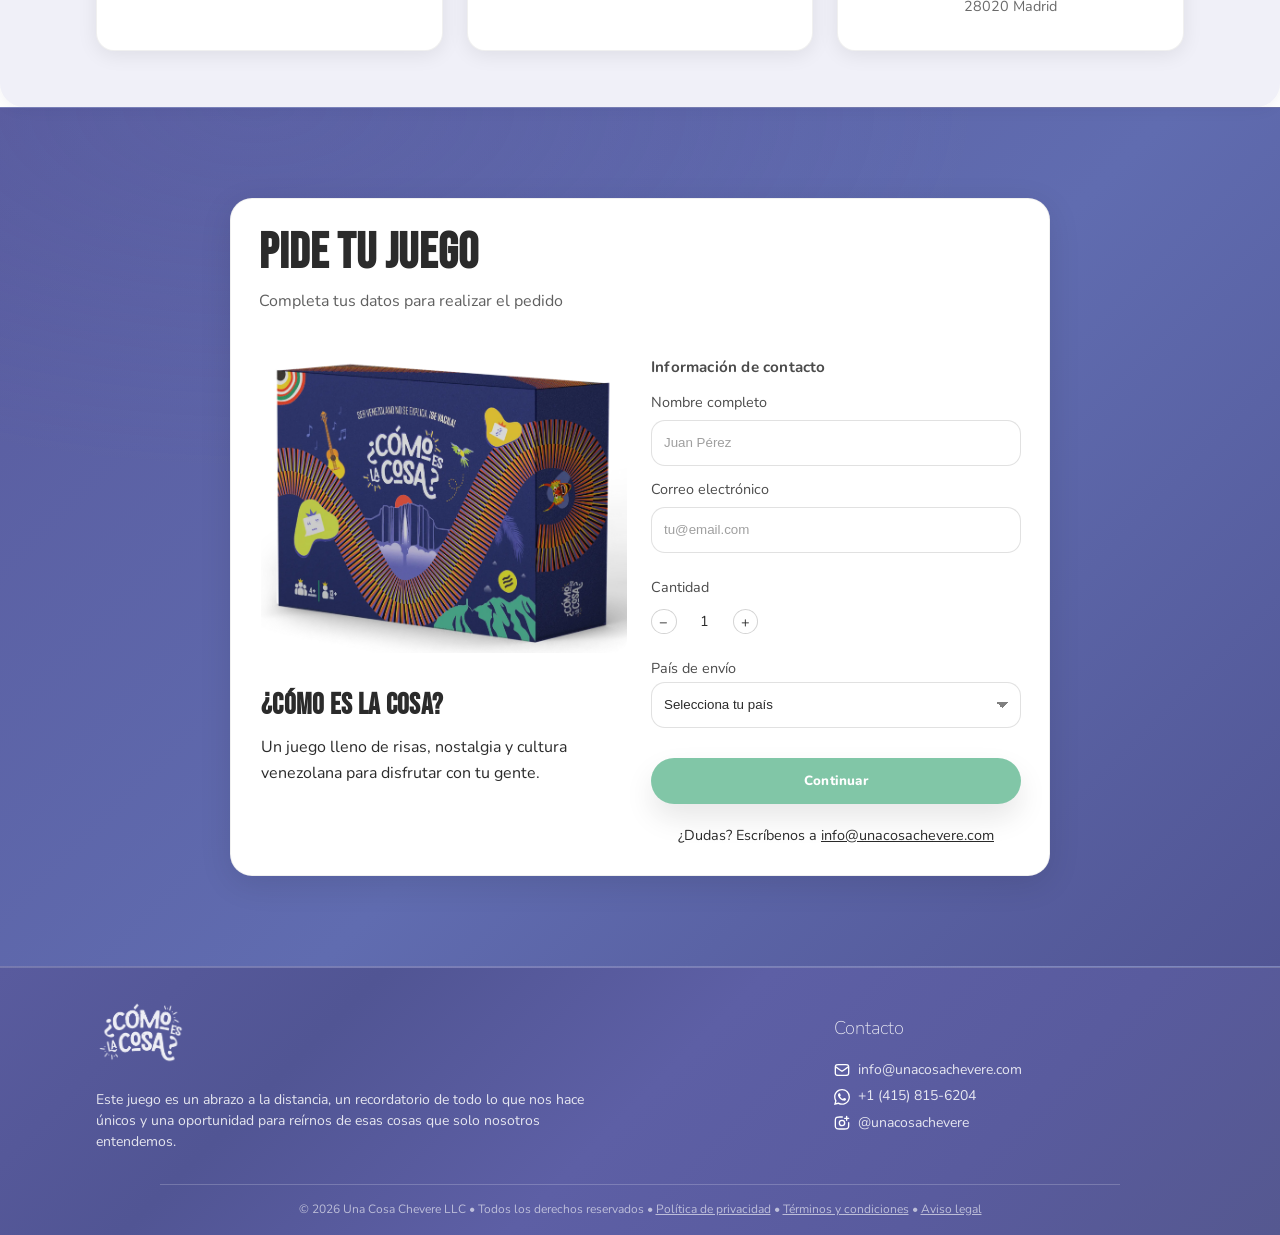
==== commit 765941a9: "Replace the Virginia store with Caracas (Le Cover Up) Swaps Antojitos de tu País in Fairfax for Le C" ====
--- a/index.html
+++ b/index.html
@@ -57,7 +57,7 @@
     }
   }
   </script>
-  <link rel="stylesheet" href="css/style.css?v=20260829-1">
+  <link rel="stylesheet" href="css/style.css?v=20260831-1">
   <link rel="shortcut icon" href="assets/favicon.webp" type="image/webp">
   <link rel="icon" href="assets/favicon.webp" type="image/webp">
 </head>
@@ -171,11 +171,11 @@
 
       <div class="store-card">
         <div class="store-logo-wrapper">
-          <img src="assets/adtp.jpg" alt="Antojitos de tu País" class="store-logo">
-        </div>
-        <h3 class="store-city">Virginia</h3>
-        <p class="store-name">Antojitos de tu País</p>
-        <p class="store-address">3160 Spring Street, Unit B<br>Fairfax, VA 22031</p>
+          <img src="assets/lecoverup.webp" alt="Le Cover Up" class="store-logo">
+        </div>
+        <h3 class="store-city">Caracas</h3>
+        <p class="store-name">Le Cover Up</p>
+        <p class="store-address">Av. Principal de los Ruices, Edif. Danisa<br>Caracas 1071</p>
       </div>
 
       <div class="store-card">
--- a/css/style.css
+++ b/css/style.css
@@ -239,6 +239,13 @@
   flex-direction: column;
   align-items: center;
   width: 100%;
+}
+
+/* Single column: the asset carries ~25% transparent padding above the box
+   (only the parrot occupies it), which otherwise doubles the button-to-product
+   gap. Pull it up so the gap matches the section's other spacing. */
+@media (max-width: 1023px) {
+  .about-image { margin-top: -12%; }
 }
 
 .about-card-icons {
